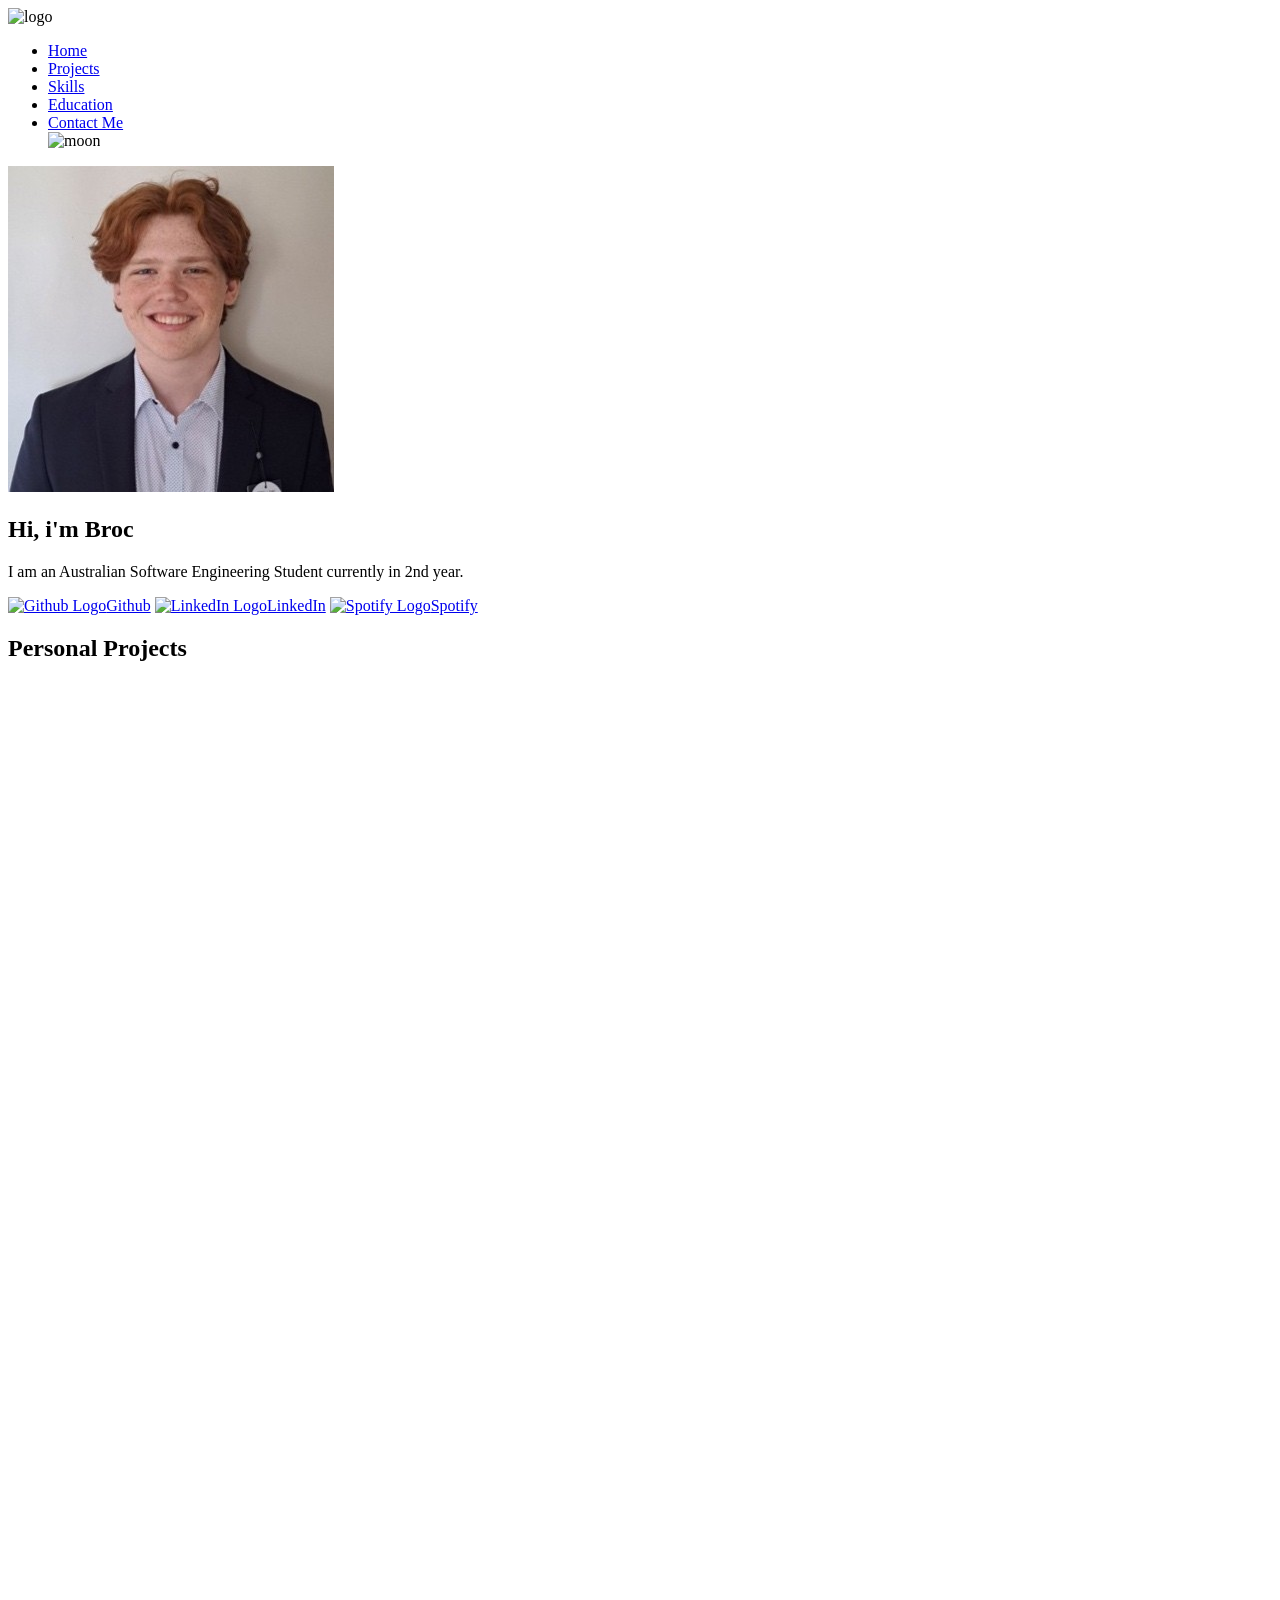
==== index.html @ 17c3b736 "change profile picture" ====
<!DOCTYPE html>
<html lang="en">

<head>
    <link rel="stylesheet" href="style.css">

    <link href="https://unpkg.com/aos@2.3.1/dist/aos.css" rel="stylesheet">

    <script src="https://code.iconify.design/1/1.0.7/iconify.min.js"></script>

    <script src="https://kit.fontawesome.com/5496582c4f.js" crossorigin="anonymous"></script>

    <script src="https://unpkg.com/aos@next/dist/aos.js"></script>   

    <script defer src="app.js"></script>

    <title>Broc's personal portfolio</title>

</head>

<body>
    <div class="hero">
        <nav>
            <img src="images/logo1.png" alt="logo" class="logo">
            <ul>
                <li><a href="#Home"><i class="fa-solid fa-house"></i>Home</a></li>
                <li><a href="#Projects"><i class="fa-solid fa-code"></i>Projects</a></li>
                <li><a href="#Skills"><i class="fa-solid fa-gear"></i>Skills</a></li>
                <li><a href="#Education"><i class="fa-solid fa-school"></i>Education</a></li>
                <li><a href="#Contact"><i class="fa-solid fa-envelope"></i>Contact Me</a></li>
                <img src="images/moon.png" alt="moon" id="icon">
            </ul>
        </nav>
        <main>
            <section id="home">
                <div class="info">
                    <img src="images/profile2.png" id="pfp" alt="pfp">
                    <h1>Hi, i'm <span>Broc</span></h1>
                    <p>I am an Australian Software Engineering Student currently in 2nd year.</p>
                </div>
                <div class="socials">
                    <a href="https://github.com/itsBroc">
                        <img src="images/github.png" alt="Github Logo" class="social-logo">Github</a>
                    <a href="https://www.linkedin.com/in/broc-geronimi-317a722a7/">
                        <img src="images/linkedin.png" alt="LinkedIn Logo" class="social-logo">LinkedIn</a>
                    <a href="https://open.spotify.com/user/hotmountain?si=6dd947a43e7b4f42">
                        <img src="images/Spotify.webp" alt="Spotify Logo" class="social-logo">Spotify</a>
                    </div>
            </section>

            <section id="Projects" class="Projects">
                <h2>Personal <span>Projects</span></h2>
                <div class="project-row" data-aos="fade-up">
                    <div class="project-left"> 
                        <img src="images/websiteimg1.PNG" alt="website">
                    </div>
                    <div class="project-right"> 
                        <h3>Personal portfolio website</h3>
                            <ul class="tech-stack-list">
                                <p><b>Made with: </b></p>
                                <li><span class="iconify" data-icon="vscode-icons:file-type-html" data-inline="false"></span></li>
                                <li><span class="iconify" data-icon="vscode-icons:file-type-css" data-inline="false"></span></li>
                                <li><span class="iconify" data-icon="logos:javascript" data-inline="false"></span></li>
                            </ul>
                            <p>The portfolio website that highlights my skills, projects and 
                                <br>experience as a Software Engineering student. Created 
                                <br>using HTML and CSS to structure and style the website, 
                                <br>alongside JavaScript for functionality</p>
                        <div class = "project-links">
                            <a href="https://github.com/itsBroc/itsBroc.github.io"><i class="fa-brands fa-github"></i>Code</a>
                        </div>
                    </div>
                </div>

                <div class="project-row" data-aos="fade-up">
                    <div class="project-left"> 
                        <img src="images/travelagencyimg1.PNG" alt="website">
                    </div>
                    <div class="project-right"> 
                        <h3>Travel Agency Application</h3>
                            <ul class="tech-stack-list">
                                <p><b>Made with: </b></p>
                                <li><span class="iconify" data-icon="devicon:java" data-inline="false"></span></li>
                                <li><span class="iconify" data-icon="vscode-icons:file-type-css" data-inline="false"></span></li>
                            </ul>
                            <p>A desktop application that was developed to allow users to 
                                <br>to plan and book trips that involved numerous destinations 
                                <br>and flights to those destinations. This was programmed
                                <br>in Java for the backend and JavaFX for the UI, using
                                <br>the MVC structure to link the two. CSS was also used for
                                <br>styling.</p>
                        <div class = "project-links">
                            <a href="https://github.com/itsBroc/Travel-Agency-Application"><i class="fa-brands fa-github"></i>Code</a>
                        </div>
                    </div>
                </div>
            </section>

            <section id="Skills" class="skills">
                <div class="container" data-aos="fade-in">
                    <h2>Technical<span> Skills</span></h2>
                    <ul class="skills-list">
                        <li><span class="iconify" data-icon="devicon:java" data-inline="false" data-width="90px" data-height="90px"></span><span>Java</span></li>  
                        <li><span class="iconify" data-icon="logos:python" data-inline="false" data-width="90px" data-height="90px"></span><span>Python</span></li>
                        <li><span class="iconify" data-icon="vscode-icons:file-type-cpp2" data-inline="false" data-width="90px" data-height="90px"></span><span>C++</span></li>
                        <li><span class="iconify" data-icon="logos:javascript" data-inline="false" data-width="90px" data-height="90px"></span><span>JavaScript</span></li>
                        <li><span class="iconify" data-icon="vscode-icons:file-type-html" data-inline="false" data-width="90px" data-height="90px"></span><span>HTML</span></li>
                        <li><span class="iconify" data-icon="vscode-icons:file-type-css" data-inline="false" data-width="90px" data-height="90px"></span><span>CSS</span></li>
                        <li><span class="iconify" data-icon="logos:git-icon" data-inline="false" data-width="90px" data-height="90px"></span><span>Git</span></li>
                        <li><span class="iconify" data-icon="vscode-icons:file-type-sql" data-inline="false" data-width="90px" data-height="90px"></span><span>SQL</span></li>
                        <li><span class="iconify" data-icon="vscode-icons:file-type-c" data-inline="false" data-width="90px" data-height="90px"></span><span>C</span></li>
                        <li><span class="iconify" data-icon="vscode-icons:file-type-mysql" data-inline="false" data-width="90px" data-height="90px"></span><span>MySQL</span></li>           
                    </ul>
                </div>
            </section>

            <section id="Education" class="education">
                <div class ="container">
                    <h2 data-aos="fade-in">My <span>Education</span></h2>
                    <div class="education-card" data-aos="fade-in">
                        <div class="education-card-column">
                            <div class="education-left">
                                <img id="uts-light" src="images/uts1.png" alt="uts light">
                                <img id="uts-dark" src="images/uts2.png" alt="uts dark" style="display:none;">
                            </div>

                            <div class="education-right">
                                <h3>2023 - present</h3>
                                <h3>University of Technology Sydney
                                <br>Bachelor of Software Engineering (Hons.)</h3>
                                <ul>
                                    <li>GPA: 6.42/7</li>
                                </ul>
                            </div>
                        </div>
                    </div>
                </div>
            </section>

            <section id="Contact" class="contact">
                <div class ="container">
                    <h2 data-aos="fade-in">Contact <span>Me</span></h2>
                    <div class="card-container">
                        <div class="card" data-aos="fade-in">
                            <a href="mailto:bg17roxs@hotmail.com"><i class="fa-solid fa-envelope"></i></a>
                            <h3>Email</h3>
                        </div>
                        <div class="card" data-aos="fade-in" data-aos-delay="100">
                            <a href="https://github.com/itsBroc"><i class="fa-brands fa-github"></i></a>
                            <h3>Github</h3>
                        </div>
                        <div class="card" data-aos="fade-in" data-aos-delay="200">
                            <a href="https://www.linkedin.com/in/broc-geronimi-317a722a7/"><i class="fa-brands fa-linkedin"></i></a>
                            <h3>LinkedIn</h3>
                        </div>
                    </div>
                </div>
            </section>
        </main>
    </div>
    </body>
</html>
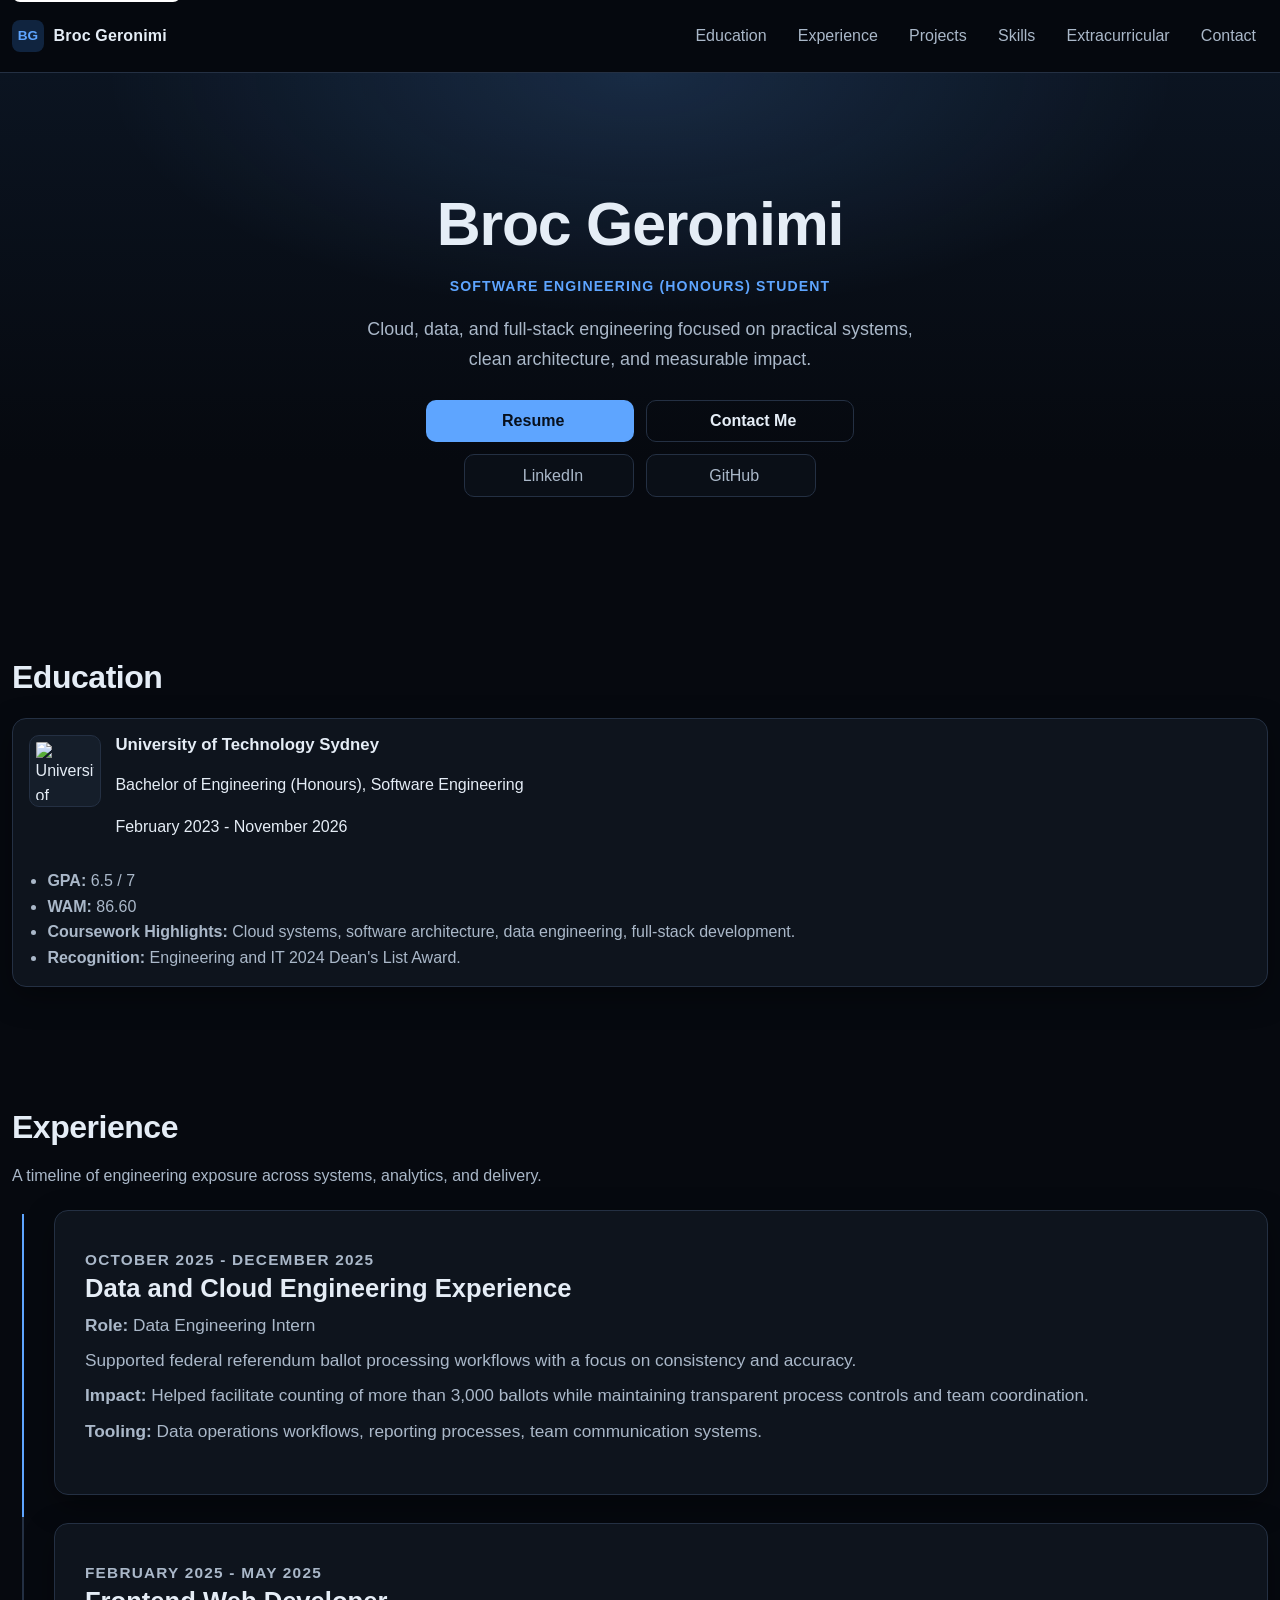
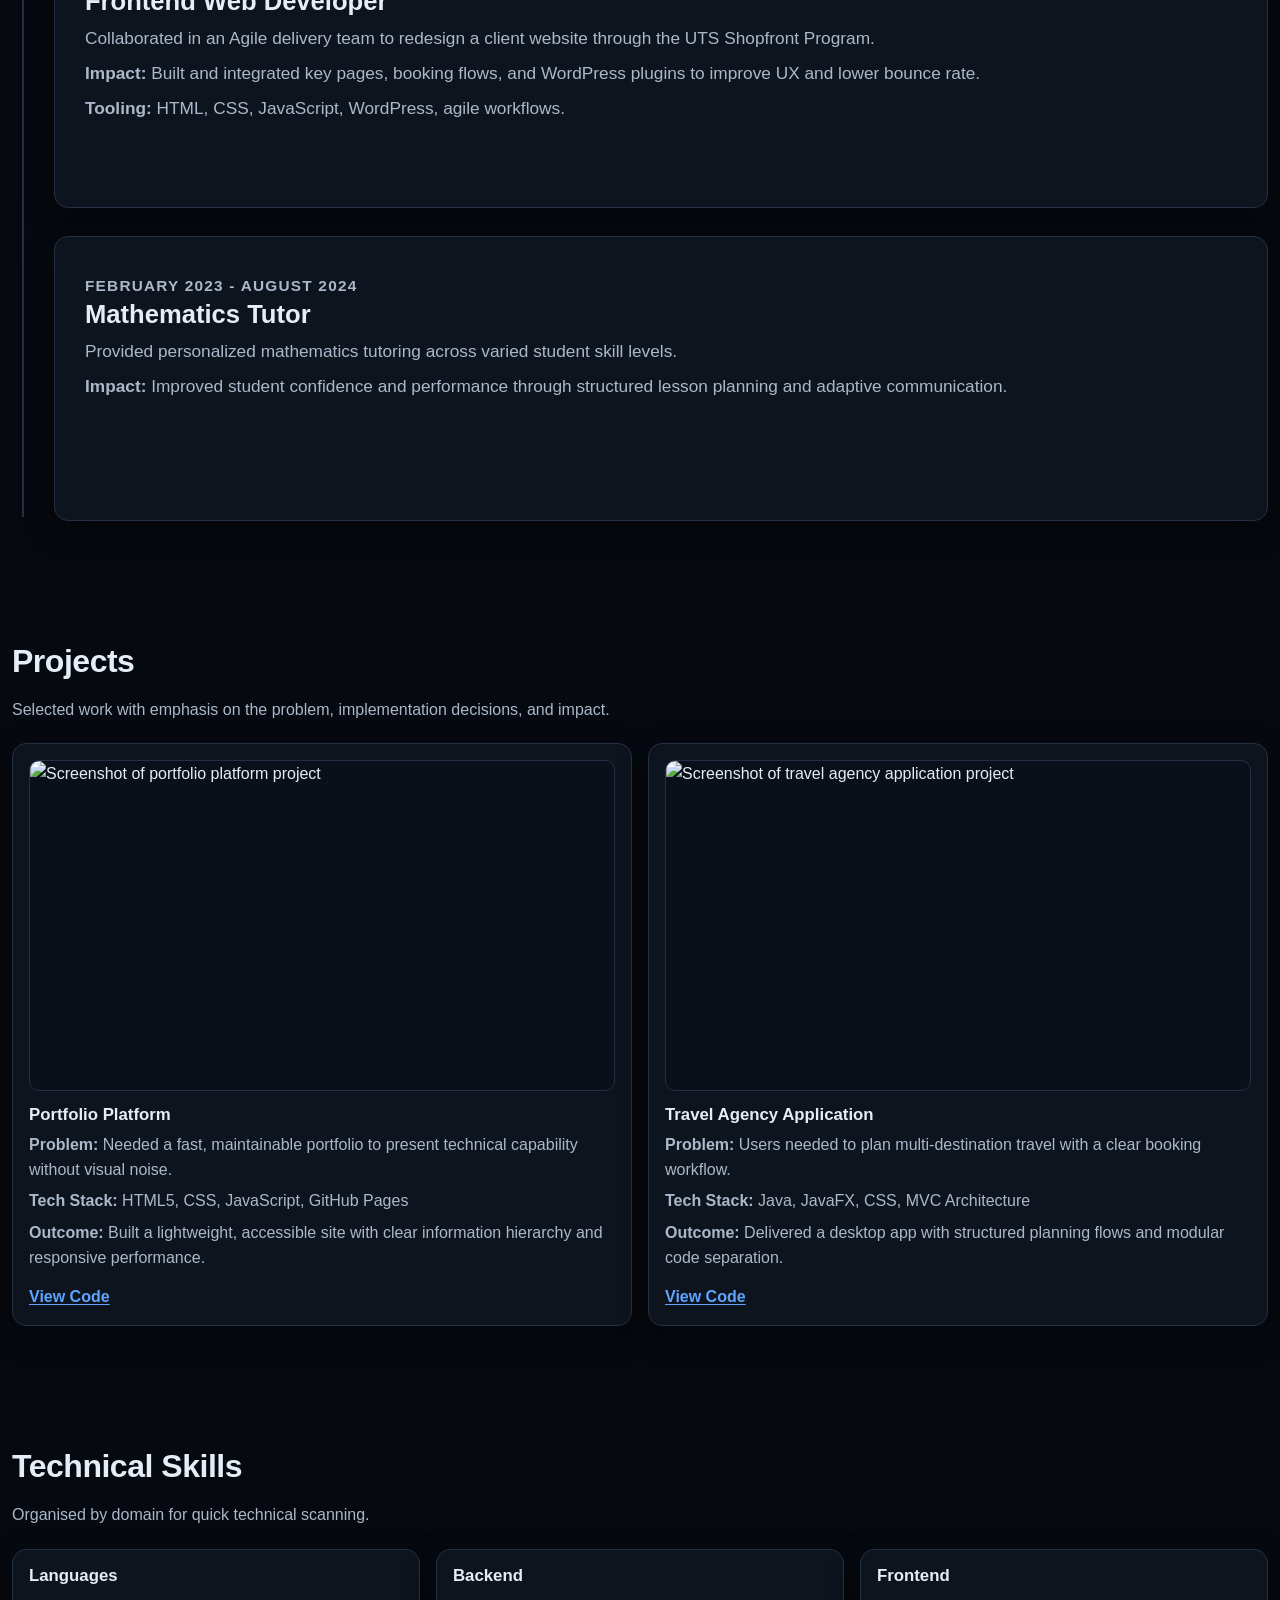
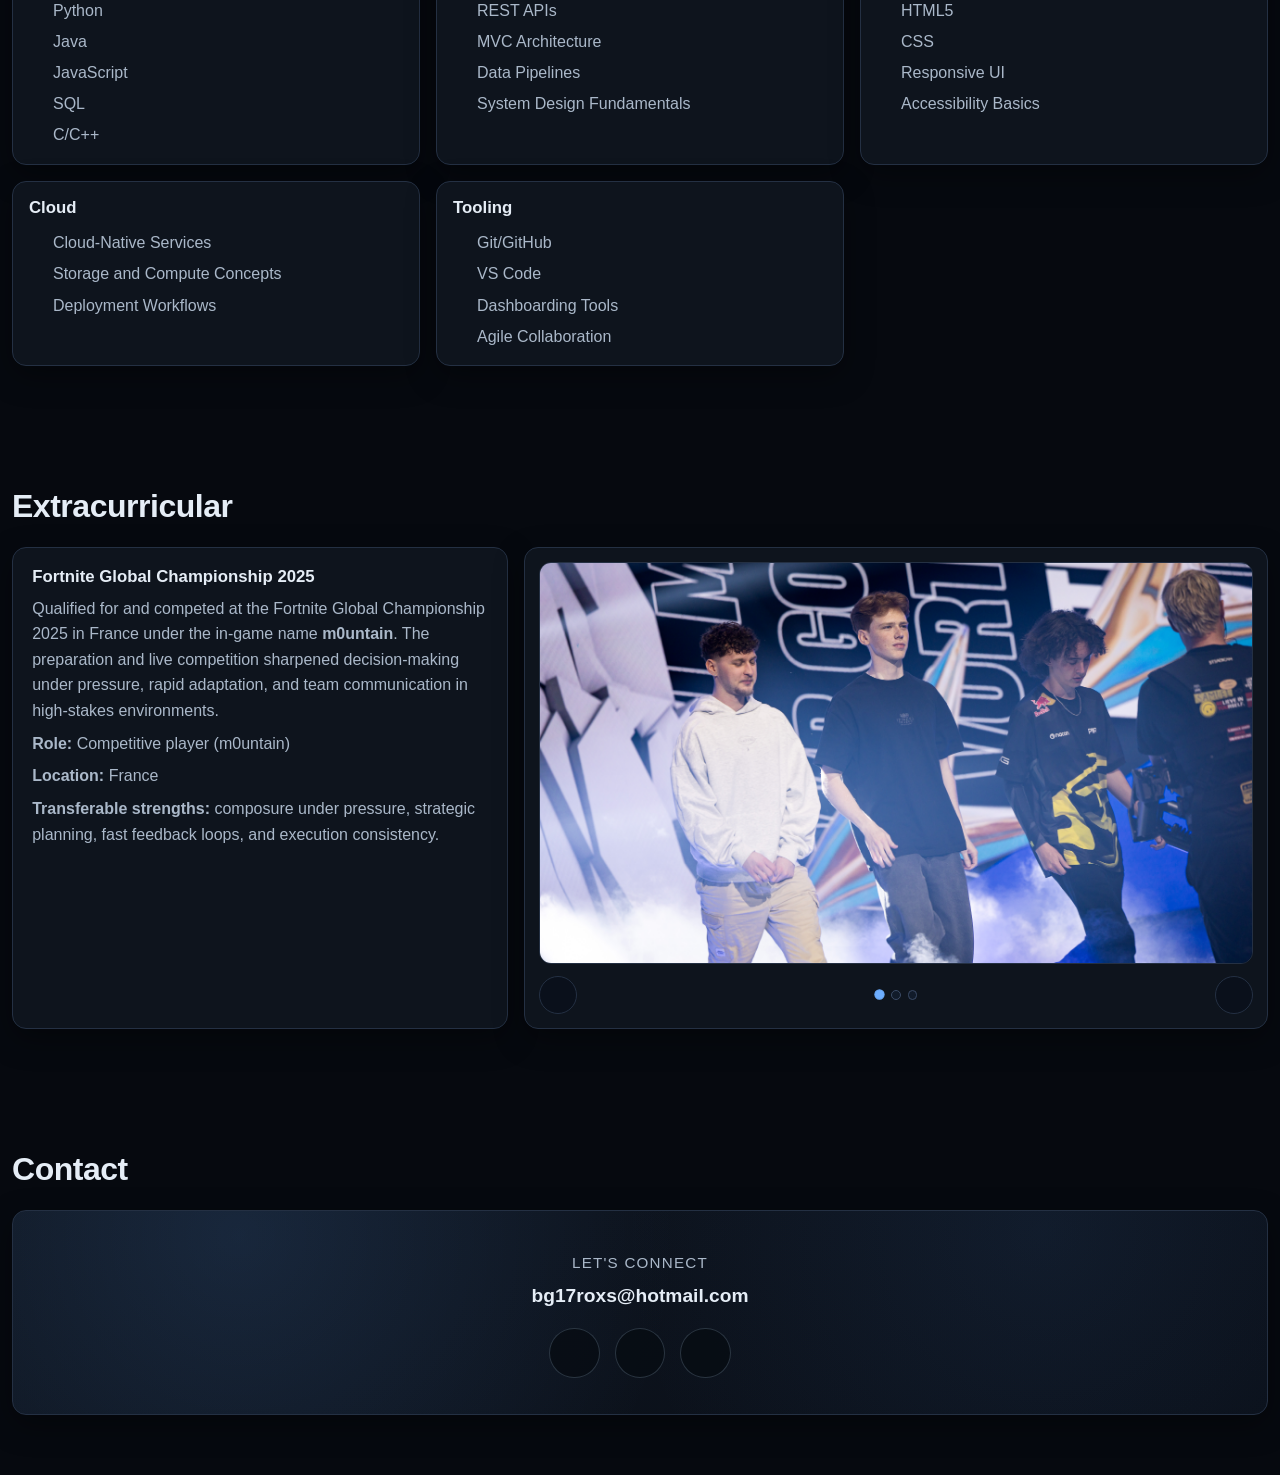
==== commit 35602a2c: "UI improvements" ====
--- a/index.html
+++ b/index.html
@@ -1,162 +1,270 @@
-<!DOCTYPE html>
+﻿<!DOCTYPE html>
 <html lang="en">
-
 <head>
+    <meta charset="UTF-8">
+    <meta name="viewport" content="width=device-width, initial-scale=1.0">
+    <meta name="description" content="Portfolio of Broc Geronimi, a Software Engineering (Honours) student focused on cloud, data, and full-stack systems.">
+    <title>Broc Geronimi | Software Engineering Portfolio</title>
     <link rel="stylesheet" href="style.css">
-
-    <link href="https://unpkg.com/aos@2.3.1/dist/aos.css" rel="stylesheet">
-
     <script src="https://code.iconify.design/1/1.0.7/iconify.min.js"></script>
-
-    <script src="https://kit.fontawesome.com/5496582c4f.js" crossorigin="anonymous"></script>
-
-    <script src="https://unpkg.com/aos@next/dist/aos.js"></script>   
-
     <script defer src="app.js"></script>
-
-    <title>Broc's personal portfolio</title>
-
 </head>
-
 <body>
-    <div class="hero">
-        <nav>
-            <img src="images/logo1.png" alt="logo" class="logo">
-            <ul>
-                <li><a href="#Home"><i class="fa-solid fa-house"></i>Home</a></li>
-                <li><a href="#Projects"><i class="fa-solid fa-code"></i>Projects</a></li>
-                <li><a href="#Skills"><i class="fa-solid fa-gear"></i>Skills</a></li>
-                <li><a href="#Education"><i class="fa-solid fa-school"></i>Education</a></li>
-                <li><a href="#Contact"><i class="fa-solid fa-envelope"></i>Contact Me</a></li>
-                <img src="images/moon.png" alt="moon" id="icon">
-            </ul>
-        </nav>
-        <main>
-            <section id="home">
-                <div class="info">
-                    <img src="images/profile2.png" id="pfp" alt="pfp">
-                    <h1>Hi, i'm <span>Broc</span></h1>
-                    <p>I am an Australian Software Engineering Student currently in 2nd year.</p>
-                </div>
-                <div class="socials">
-                    <a href="https://github.com/itsBroc">
-                        <img src="images/github.png" alt="Github Logo" class="social-logo">Github</a>
-                    <a href="https://www.linkedin.com/in/broc-geronimi-317a722a7/">
-                        <img src="images/linkedin.png" alt="LinkedIn Logo" class="social-logo">LinkedIn</a>
-                    <a href="https://open.spotify.com/user/hotmountain?si=6dd947a43e7b4f42">
-                        <img src="images/Spotify.webp" alt="Spotify Logo" class="social-logo">Spotify</a>
-                    </div>
-            </section>
-
-            <section id="Projects" class="Projects">
-                <h2>Personal <span>Projects</span></h2>
-                <div class="project-row" data-aos="fade-up">
-                    <div class="project-left"> 
-                        <img src="images/websiteimg1.PNG" alt="website">
-                    </div>
-                    <div class="project-right"> 
-                        <h3>Personal portfolio website</h3>
-                            <ul class="tech-stack-list">
-                                <p><b>Made with: </b></p>
-                                <li><span class="iconify" data-icon="vscode-icons:file-type-html" data-inline="false"></span></li>
-                                <li><span class="iconify" data-icon="vscode-icons:file-type-css" data-inline="false"></span></li>
-                                <li><span class="iconify" data-icon="logos:javascript" data-inline="false"></span></li>
-                            </ul>
-                            <p>The portfolio website that highlights my skills, projects and 
-                                <br>experience as a Software Engineering student. Created 
-                                <br>using HTML and CSS to structure and style the website, 
-                                <br>alongside JavaScript for functionality</p>
-                        <div class = "project-links">
-                            <a href="https://github.com/itsBroc/itsBroc.github.io"><i class="fa-brands fa-github"></i>Code</a>
+    <a class="skip-link" href="#main-content">Skip to main content</a>
+
+    <header class="site-header" id="top">
+        <div class="container header-row">
+            <a class="brand" href="#top" aria-label="Back to top">
+                <span class="brand-mark" aria-hidden="true">BG</span>
+                <span class="brand-name">Broc Geronimi</span>
+            </a>
+            <button class="nav-toggle" type="button" aria-expanded="false" aria-controls="site-nav" aria-label="Toggle navigation">
+                Menu
+            </button>
+            <nav class="site-nav" id="site-nav" aria-label="Primary">
+                <a href="#education">Education</a>
+                <a href="#experience">Experience</a>
+                <a href="#projects">Projects</a>
+                <a href="#skills">Skills</a>
+                <a href="#extracurricular">Extracurricular</a>
+                <a href="#contact">Contact</a>
+            </nav>
+        </div>
+    </header>
+
+    <main id="main-content">
+        <!-- Hero is intentionally concise: one clear value proposition and two primary actions. -->
+        <section class="hero section">
+            <div class="container hero-grid reveal">
+                <h1>Broc Geronimi</h1>
+                <p class="eyebrow">Software Engineering (Honours) Student</p>
+                <p class="lead">Cloud, data, and full-stack engineering focused on practical systems, clean architecture, and measurable impact.</p>
+                <div class="hero-actions">
+                    <a class="button button-primary" href="resume.pdf" download>
+                        <span class="iconify" data-icon="mdi:download" aria-hidden="true"></span>
+                        Resume
+                    </a>
+                    <a class="button button-secondary" href="#contact">
+                        <span class="iconify" data-icon="mdi:email-outline" aria-hidden="true"></span>
+                        Contact Me
+                    </a>
+                </div>
+                <nav class="hero-links" aria-label="Primary profile links">
+                    <a href="https://www.linkedin.com/in/broc-geronimi-317a722a7/" target="_blank" rel="noopener noreferrer">
+                        <span class="iconify" data-icon="mdi:linkedin" aria-hidden="true"></span>
+                        LinkedIn
+                    </a>
+                    <a href="https://github.com/itsBroc" target="_blank" rel="noopener noreferrer">
+                        <span class="iconify" data-icon="mdi:github" aria-hidden="true"></span>
+                        GitHub
+                    </a>
+                </nav>
+            </div>
+        </section>
+
+        <section class="section" id="education">
+            <div class="container reveal">
+                <h2>Education</h2>
+                <article class="education-card hover-card">
+                    <div class="education-header">
+                        <img src="images/uts2.png" alt="University of Technology Sydney logo" class="education-logo">
+                        <div>
+                            <h3>University of Technology Sydney</h3>
+                            <p>Bachelor of Engineering (Honours), Software Engineering</p>
+                            <p>February 2023 - November 2026</p>
                         </div>
                     </div>
-                </div>
-
-                <div class="project-row" data-aos="fade-up">
-                    <div class="project-left"> 
-                        <img src="images/travelagencyimg1.PNG" alt="website">
-                    </div>
-                    <div class="project-right"> 
+                    <ul class="education-details">
+                        <li><strong>GPA:</strong> 6.5 / 7</li>
+                        <li><strong>WAM:</strong> 86.60</li>
+                        <li><strong>Coursework Highlights:</strong> Cloud systems, software architecture, data engineering, full-stack development.</li>
+                        <li><strong>Recognition:</strong> Engineering and IT 2024 Dean's List Award.</li>
+                    </ul>
+                </article>
+            </div>
+        </section>
+
+        <section class="section" id="experience">
+            <div class="container reveal">
+                <h2>Experience</h2>
+                <p class="section-intro">A timeline of engineering exposure across systems, analytics, and delivery.</p>
+                <ol class="timeline">
+                    <li class="timeline-entry">
+                        <article class="timeline-item hover-card">
+                            <p class="timeline-period">October 2025 - December 2025</p>
+                            <h3>Data and Cloud Engineering Experience</h3>
+                            <p><strong>Role:</strong> Data Engineering Intern</p>
+                            <p>Supported federal referendum ballot processing workflows with a focus on consistency and accuracy.</p>
+                            <p><strong>Impact:</strong> Helped facilitate counting of more than 3,000 ballots while maintaining transparent process controls and team coordination.</p>
+                            <p><strong>Tooling:</strong> Data operations workflows, reporting processes, team communication systems.</p>
+                        </article>
+                    </li>
+                    <li class="timeline-entry">
+                        <article class="timeline-item hover-card">
+                            <p class="timeline-period">February 2025 - May 2025</p>
+                            <h3>Frontend Web Developer</h3>
+                            <p>Collaborated in an Agile delivery team to redesign a client website through the UTS Shopfront Program.</p>
+                            <p><strong>Impact:</strong> Built and integrated key pages, booking flows, and WordPress plugins to improve UX and lower bounce rate.</p>
+                            <p><strong>Tooling:</strong> HTML, CSS, JavaScript, WordPress, agile workflows.</p>
+                        </article>
+                    </li>
+                    <li class="timeline-entry">
+                        <article class="timeline-item hover-card">
+                            <p class="timeline-period">February 2023 - August 2024</p>
+                            <h3>Mathematics Tutor</h3>
+                            <p>Provided personalized mathematics tutoring across varied student skill levels.</p>
+                            <p><strong>Impact:</strong> Improved student confidence and performance through structured lesson planning and adaptive communication.</p>
+                        </article>
+                    </li>
+                </ol>
+            </div>
+        </section>
+
+        <!-- Project cards prioritize problem, stack, and outcome over visual media. -->
+        <section class="section" id="projects">
+            <div class="container reveal">
+                <h2>Projects</h2>
+                <p class="section-intro">Selected work with emphasis on the problem, implementation decisions, and impact.</p>
+                <div class="project-grid">
+                    <article class="project-card hover-card">
+                        <figure class="project-media">
+                            <img src="images/websiteimg1.PNG" alt="Screenshot of portfolio platform project">
+                        </figure>
+                        <h3>Portfolio Platform</h3>
+                        <p><strong>Problem:</strong> Needed a fast, maintainable portfolio to present technical capability without visual noise.</p>
+                        <p><strong>Tech Stack:</strong> HTML5, CSS, JavaScript, GitHub Pages</p>
+                        <p><strong>Outcome:</strong> Built a lightweight, accessible site with clear information hierarchy and responsive performance.</p>
+                        <a href="https://github.com/itsBroc/itsBroc.github.io" target="_blank" rel="noopener noreferrer">View Code</a>
+                    </article>
+                    <article class="project-card hover-card">
+                        <figure class="project-media">
+                            <img src="images/travelagencyimg1.PNG" alt="Screenshot of travel agency application project">
+                        </figure>
                         <h3>Travel Agency Application</h3>
-                            <ul class="tech-stack-list">
-                                <p><b>Made with: </b></p>
-                                <li><span class="iconify" data-icon="devicon:java" data-inline="false"></span></li>
-                                <li><span class="iconify" data-icon="vscode-icons:file-type-css" data-inline="false"></span></li>
-                            </ul>
-                            <p>A desktop application that was developed to allow users to 
-                                <br>to plan and book trips that involved numerous destinations 
-                                <br>and flights to those destinations. This was programmed
-                                <br>in Java for the backend and JavaFX for the UI, using
-                                <br>the MVC structure to link the two. CSS was also used for
-                                <br>styling.</p>
-                        <div class = "project-links">
-                            <a href="https://github.com/itsBroc/Travel-Agency-Application"><i class="fa-brands fa-github"></i>Code</a>
+                        <p><strong>Problem:</strong> Users needed to plan multi-destination travel with a clear booking workflow.</p>
+                        <p><strong>Tech Stack:</strong> Java, JavaFX, CSS, MVC Architecture</p>
+                        <p><strong>Outcome:</strong> Delivered a desktop app with structured planning flows and modular code separation.</p>
+                        <a href="https://github.com/itsBroc/Travel-Agency-Application" target="_blank" rel="noopener noreferrer">View Code</a>
+                    </article>
+                </div>
+            </div>
+        </section>
+
+        <!-- Skills are grouped by domain to keep recruiter scanning fast and meaningful. -->
+        <section class="section" id="skills">
+            <div class="container reveal">
+                <h2>Technical Skills</h2>
+                <p class="section-intro">Organised by domain for quick technical scanning.</p>
+                <div class="skills-groups">
+                    <article class="skill-group hover-card">
+                        <h3>Languages</h3>
+                        <ul>
+                            <li><span class="iconify" data-icon="logos:python" aria-hidden="true"></span>Python</li>
+                            <li><span class="iconify" data-icon="devicon:java" aria-hidden="true"></span>Java</li>
+                            <li><span class="iconify" data-icon="logos:javascript" aria-hidden="true"></span>JavaScript</li>
+                            <li><span class="iconify" data-icon="vscode-icons:file-type-sql" aria-hidden="true"></span>SQL</li>
+                            <li><span class="iconify" data-icon="vscode-icons:file-type-cpp2" aria-hidden="true"></span>C/C++</li>
+                        </ul>
+                    </article>
+                    <article class="skill-group hover-card">
+                        <h3>Backend</h3>
+                        <ul>
+                            <li><span class="iconify" data-icon="mdi:api" aria-hidden="true"></span>REST APIs</li>
+                            <li><span class="iconify" data-icon="mdi:source-branch" aria-hidden="true"></span>MVC Architecture</li>
+                            <li><span class="iconify" data-icon="mdi:pipe" aria-hidden="true"></span>Data Pipelines</li>
+                            <li><span class="iconify" data-icon="mdi:diagram-tree" aria-hidden="true"></span>System Design Fundamentals</li>
+                        </ul>
+                    </article>
+                    <article class="skill-group hover-card">
+                        <h3>Frontend</h3>
+                        <ul>
+                            <li><span class="iconify" data-icon="vscode-icons:file-type-html" aria-hidden="true"></span>HTML5</li>
+                            <li><span class="iconify" data-icon="vscode-icons:file-type-css" aria-hidden="true"></span>CSS</li>
+                            <li><span class="iconify" data-icon="mdi:cellphone-screenshot" aria-hidden="true"></span>Responsive UI</li>
+                            <li><span class="iconify" data-icon="mdi:accessibility" aria-hidden="true"></span>Accessibility Basics</li>
+                        </ul>
+                    </article>
+                    <article class="skill-group hover-card">
+                        <h3>Cloud</h3>
+                        <ul>
+                            <li><span class="iconify" data-icon="mdi:cloud-outline" aria-hidden="true"></span>Cloud-Native Services</li>
+                            <li><span class="iconify" data-icon="mdi:database-outline" aria-hidden="true"></span>Storage and Compute Concepts</li>
+                            <li><span class="iconify" data-icon="mdi:rocket-launch-outline" aria-hidden="true"></span>Deployment Workflows</li>
+                        </ul>
+                    </article>
+                    <article class="skill-group hover-card">
+                        <h3>Tooling</h3>
+                        <ul>
+                            <li><span class="iconify" data-icon="logos:git-icon" aria-hidden="true"></span>Git/GitHub</li>
+                            <li><span class="iconify" data-icon="devicon:vscode" aria-hidden="true"></span>VS Code</li>
+                            <li><span class="iconify" data-icon="mdi:chart-line" aria-hidden="true"></span>Dashboarding Tools</li>
+                            <li><span class="iconify" data-icon="mdi:account-group-outline" aria-hidden="true"></span>Agile Collaboration</li>
+                        </ul>
+                    </article>
+                </div>
+            </div>
+        </section>
+
+        <section class="section" id="extracurricular">
+            <div class="container reveal">
+                <h2>Extracurricular</h2>
+                <div class="fgc-grid">
+                    <article class="fgc-summary hover-card">
+                        <h3>Fortnite Global Championship 2025</h3>
+                        <p>Qualified for and competed at the Fortnite Global Championship 2025 in France under the in-game name <strong>m0untain</strong>. The preparation and live competition sharpened decision-making under pressure, rapid adaptation, and team communication in high-stakes environments.</p>
+                        <p><strong>Role:</strong> Competitive player (m0untain)</p>
+                        <p><strong>Location:</strong> France</p>
+                        <p><strong>Transferable strengths:</strong> composure under pressure, strategic planning, fast feedback loops, and execution consistency.</p>
+                    </article>
+
+                    <section class="fgc-carousel hover-card" data-carousel aria-label="FNCS 2025 photo carousel">
+                        <div class="fgc-track" data-carousel-track>
+                            <!-- Add your provided FNCS images at these paths if not present yet. -->
+                            <figure class="fgc-slide is-active">
+                                <img src="images/20250907_FNCSGC2025_Day_2_@konkolmichal-196 (3).jpg" alt="Walking onto the Fortnite Global Championship stage in France">
+                            </figure>
+                            <figure class="fgc-slide">
+                                <img src="images/20250907_FNCSGC2025_Day_2_@konkolmichal-290.jpg" alt="Fortnite Global Championship arena crowd and stage lighting">
+                            </figure>
+                            <figure class="fgc-slide">
+                                <img src="images/20250907_FNCSGC2025_Day_2_@konkolmichal-360.jpg" alt="Fortnite Global Championship trophy on stage">
+                            </figure>
                         </div>
-                    </div>
-                </div>
-            </section>
-
-            <section id="Skills" class="skills">
-                <div class="container" data-aos="fade-in">
-                    <h2>Technical<span> Skills</span></h2>
-                    <ul class="skills-list">
-                        <li><span class="iconify" data-icon="devicon:java" data-inline="false" data-width="90px" data-height="90px"></span><span>Java</span></li>  
-                        <li><span class="iconify" data-icon="logos:python" data-inline="false" data-width="90px" data-height="90px"></span><span>Python</span></li>
-                        <li><span class="iconify" data-icon="vscode-icons:file-type-cpp2" data-inline="false" data-width="90px" data-height="90px"></span><span>C++</span></li>
-                        <li><span class="iconify" data-icon="logos:javascript" data-inline="false" data-width="90px" data-height="90px"></span><span>JavaScript</span></li>
-                        <li><span class="iconify" data-icon="vscode-icons:file-type-html" data-inline="false" data-width="90px" data-height="90px"></span><span>HTML</span></li>
-                        <li><span class="iconify" data-icon="vscode-icons:file-type-css" data-inline="false" data-width="90px" data-height="90px"></span><span>CSS</span></li>
-                        <li><span class="iconify" data-icon="logos:git-icon" data-inline="false" data-width="90px" data-height="90px"></span><span>Git</span></li>
-                        <li><span class="iconify" data-icon="vscode-icons:file-type-sql" data-inline="false" data-width="90px" data-height="90px"></span><span>SQL</span></li>
-                        <li><span class="iconify" data-icon="vscode-icons:file-type-c" data-inline="false" data-width="90px" data-height="90px"></span><span>C</span></li>
-                        <li><span class="iconify" data-icon="vscode-icons:file-type-mysql" data-inline="false" data-width="90px" data-height="90px"></span><span>MySQL</span></li>           
-                    </ul>
-                </div>
-            </section>
-
-            <section id="Education" class="education">
-                <div class ="container">
-                    <h2 data-aos="fade-in">My <span>Education</span></h2>
-                    <div class="education-card" data-aos="fade-in">
-                        <div class="education-card-column">
-                            <div class="education-left">
-                                <img id="uts-light" src="images/uts1.png" alt="uts light">
-                                <img id="uts-dark" src="images/uts2.png" alt="uts dark" style="display:none;">
+
+                        <div class="fgc-controls">
+                            <button type="button" class="fgc-button" data-carousel-prev aria-label="Previous image">
+                                <span class="iconify" data-icon="mdi:chevron-left" aria-hidden="true"></span>
+                            </button>
+                            <div class="fgc-dots" data-carousel-dots aria-label="Choose slide">
+                                <button type="button" class="fgc-dot is-active" data-slide-to="0" aria-label="Show image 1"></button>
+                                <button type="button" class="fgc-dot" data-slide-to="1" aria-label="Show image 2"></button>
+                                <button type="button" class="fgc-dot" data-slide-to="2" aria-label="Show image 3"></button>
                             </div>
-
-                            <div class="education-right">
-                                <h3>2023 - present</h3>
-                                <h3>University of Technology Sydney
-                                <br>Bachelor of Software Engineering (Hons.)</h3>
-                                <ul>
-                                    <li>GPA: 6.42/7</li>
-                                </ul>
-                            </div>
+                            <button type="button" class="fgc-button" data-carousel-next aria-label="Next image">
+                                <span class="iconify" data-icon="mdi:chevron-right" aria-hidden="true"></span>
+                            </button>
                         </div>
-                    </div>
-                </div>
-            </section>
-
-            <section id="Contact" class="contact">
-                <div class ="container">
-                    <h2 data-aos="fade-in">Contact <span>Me</span></h2>
-                    <div class="card-container">
-                        <div class="card" data-aos="fade-in">
-                            <a href="mailto:bg17roxs@hotmail.com"><i class="fa-solid fa-envelope"></i></a>
-                            <h3>Email</h3>
-                        </div>
-                        <div class="card" data-aos="fade-in" data-aos-delay="100">
-                            <a href="https://github.com/itsBroc"><i class="fa-brands fa-github"></i></a>
-                            <h3>Github</h3>
-                        </div>
-                        <div class="card" data-aos="fade-in" data-aos-delay="200">
-                            <a href="https://www.linkedin.com/in/broc-geronimi-317a722a7/"><i class="fa-brands fa-linkedin"></i></a>
-                            <h3>LinkedIn</h3>
-                        </div>
-                    </div>
-                </div>
-            </section>
-        </main>
-    </div>
-    </body>
-</html>+                    </section>
+                </div>
+            </div>
+        </section>
+
+        <section class="section" id="contact">
+            <div class="container reveal">
+                <h2>Contact</h2>
+                <div class="contact-card contact-panel hover-card">
+                    <p class="contact-kicker">Let's connect</p>
+                    <p class="contact-email">
+                        <a href="mailto:bg17roxs@hotmail.com">bg17roxs@hotmail.com</a>
+                    </p>
+                    <nav class="contact-icons" aria-label="Contact links">
+                        <a href="mailto:bg17roxs@hotmail.com" aria-label="Email"><span class="iconify" data-icon="mdi:email-outline" aria-hidden="true"></span></a>
+                        <a href="https://github.com/itsBroc" target="_blank" rel="noopener noreferrer" aria-label="GitHub"><span class="iconify" data-icon="mdi:github" aria-hidden="true"></span></a>
+                        <a href="https://www.linkedin.com/in/broc-geronimi-317a722a7/" target="_blank" rel="noopener noreferrer" aria-label="LinkedIn"><span class="iconify" data-icon="mdi:linkedin" aria-hidden="true"></span></a>
+                    </nav>
+                </div>
+            </div>
+        </section>
+    </main>
+</body>
+</html>
--- a/style.css
+++ b/style.css
@@ -0,0 +1,750 @@
+﻿:root {
+  --bg: #06090f;
+  --surface: #0e141d;
+  --surface-muted: #151e2a;
+  --text: #e5edf6;
+  --text-muted: #aab8c9;
+  --border: #243043;
+  --accent: #5ea5ff;
+  --accent-soft: #10243f;
+  --shadow: 0 10px 30px rgba(0, 0, 0, 0.35);
+  --radius: 14px;
+  --container: 1280px;
+}
+
+* {
+  box-sizing: border-box;
+}
+
+html {
+  scroll-behavior: smooth;
+}
+
+body {
+  margin: 0;
+  font-family: "Inter", "Segoe UI", Roboto, Arial, sans-serif;
+  background: var(--bg);
+  color: var(--text);
+  line-height: 1.6;
+}
+
+a {
+  color: inherit;
+}
+
+.skip-link {
+  position: absolute;
+  top: -40px;
+  left: 12px;
+  z-index: 100;
+  padding: 0.5rem 0.75rem;
+  background: #ffffff;
+  color: #0a1320;
+  border-radius: 8px;
+}
+
+.skip-link:focus {
+  top: 12px;
+}
+
+.container {
+  width: min(var(--container), calc(100% - 1.5rem));
+  margin: 0 auto;
+}
+
+.site-header {
+  position: sticky;
+  top: 0;
+  z-index: 20;
+  backdrop-filter: blur(8px);
+  background: rgba(6, 9, 15, 0.85);
+  border-bottom: 1px solid var(--border);
+}
+
+.header-row {
+  display: flex;
+  align-items: center;
+  justify-content: space-between;
+  min-height: 72px;
+  gap: 1rem;
+}
+
+.brand {
+  display: inline-flex;
+  align-items: center;
+  gap: 0.6rem;
+  text-decoration: none;
+  font-weight: 600;
+}
+
+.brand-mark {
+  width: 2rem;
+  height: 2rem;
+  display: inline-grid;
+  place-items: center;
+  background: var(--accent-soft);
+  color: var(--accent);
+  border-radius: 8px;
+  font-size: 0.85rem;
+}
+
+.brand-name {
+  letter-spacing: 0.01em;
+}
+
+.nav-toggle {
+  border: 1px solid var(--border);
+  background: var(--surface);
+  color: var(--text);
+  border-radius: 10px;
+  padding: 0.45rem 0.7rem;
+  font: inherit;
+  cursor: pointer;
+}
+
+.site-nav {
+  position: absolute;
+  top: 72px;
+  right: 1.25rem;
+  display: none;
+  flex-direction: column;
+  gap: 0.45rem;
+  width: min(220px, calc(100% - 2.5rem));
+  padding: 0.5rem;
+  border: 1px solid var(--border);
+  border-radius: 12px;
+  background: var(--surface);
+  box-shadow: var(--shadow);
+}
+
+.site-nav.is-open {
+  display: flex;
+}
+
+.site-nav a {
+  text-decoration: none;
+  padding: 0.5rem 0.65rem;
+  border-radius: 8px;
+  color: var(--text-muted);
+}
+
+.site-nav a:hover,
+.site-nav a:focus-visible {
+  color: #ffffff;
+  background: var(--surface-muted);
+  outline: none;
+}
+
+.section {
+  padding: 3.75rem 0;
+}
+
+.hero {
+  padding: 6.25rem 0 6.25rem;
+  position: relative;
+  background:
+    radial-gradient(58% 64% at 50% 0%, rgba(94, 165, 255, 0.16), rgba(6, 9, 15, 0) 72%),
+    linear-gradient(180deg, #0b1421 0%, #06090f 74%);
+}
+
+.hero-grid {
+  max-width: 980px;
+  position: relative;
+  margin: 0 auto;
+  text-align: center;
+}
+
+.eyebrow {
+  margin: 0.8rem 0 0;
+  font-size: 0.88rem;
+  text-transform: uppercase;
+  letter-spacing: 0.08em;
+  color: var(--accent);
+  font-weight: 600;
+}
+
+h1,
+h2,
+h3 {
+  margin: 0;
+  line-height: 1.25;
+}
+
+h1 {
+  margin-top: 0.85rem;
+  font-size: clamp(2.3rem, 5.8vw, 3.8rem);
+  letter-spacing: -0.02em;
+}
+
+h2 {
+  font-size: clamp(1.45rem, 3vw, 2rem);
+  letter-spacing: -0.015em;
+}
+
+h3 {
+  font-size: 1.05rem;
+}
+
+.lead,
+.section-intro {
+  margin-top: 1rem;
+  color: var(--text-muted);
+  max-width: 68ch;
+}
+
+.hero .lead {
+  margin-left: auto;
+  margin-right: auto;
+  max-width: 58ch;
+  font-size: clamp(1.08rem, 1.4vw, 1.28rem);
+  line-height: 1.7;
+}
+
+.hero-actions {
+  margin-top: 1.55rem;
+  display: grid;
+  grid-template-columns: repeat(2, minmax(165px, 208px));
+  justify-content: center;
+  gap: 0.75rem;
+}
+
+.button {
+  display: inline-flex;
+  align-items: center;
+  justify-content: center;
+  gap: 0.4rem;
+  min-height: 42px;
+  padding: 0 1rem;
+  border-radius: 10px;
+  text-decoration: none;
+  border: 1px solid transparent;
+  font-weight: 600;
+}
+
+.button-primary {
+  background: var(--accent);
+  color: #07101d;
+}
+
+.button-primary:hover,
+.button-primary:focus-visible {
+  background: #8abfff;
+  outline: none;
+}
+
+.button-secondary {
+  border-color: var(--border);
+  background: transparent;
+  color: var(--text);
+}
+
+.button-secondary:hover,
+.button-secondary:focus-visible {
+  background: var(--surface-muted);
+  outline: none;
+}
+
+.hero-links {
+  margin-top: 0.75rem;
+  display: grid;
+  grid-template-columns: repeat(2, minmax(138px, 170px));
+  justify-content: center;
+  gap: 0.7rem;
+}
+
+.hero-links a {
+  display: inline-flex;
+  align-items: center;
+  justify-content: center;
+  gap: 0.45rem;
+  padding: 0.5rem 0.75rem;
+  border-radius: 10px;
+  border: 1px solid var(--border);
+  text-decoration: none;
+  color: var(--text-muted);
+  background: rgba(12, 18, 28, 0.7);
+  transition: color 0.25s ease, background-color 0.25s ease, border-color 0.25s ease;
+}
+
+.hero-links a:hover,
+.hero-links a:focus-visible {
+  color: var(--text);
+  background: var(--surface-muted);
+  border-color: #33445d;
+  outline: none;
+}
+
+.hero-links .iconify,
+.hero-actions .iconify {
+  font-size: 1rem;
+}
+
+.project-grid,
+.skills-groups {
+  margin-top: 1.3rem;
+  display: grid;
+  gap: 1rem;
+}
+
+.fgc-grid {
+  margin-top: 1.3rem;
+  display: grid;
+  gap: 1rem;
+}
+
+.fgc-summary,
+.fgc-carousel {
+  background: var(--surface);
+  border: 1px solid var(--border);
+  border-radius: var(--radius);
+  box-shadow: var(--shadow);
+}
+
+.fgc-summary {
+  padding: 1.2rem;
+}
+
+.fgc-summary p {
+  margin: 0.45rem 0 0;
+  color: var(--text-muted);
+}
+
+.fgc-carousel {
+  padding: 0.85rem;
+}
+
+.fgc-track {
+  position: relative;
+  border-radius: 12px;
+  border: 1px solid var(--border);
+  background: #0b1220;
+  aspect-ratio: 16 / 9;
+  overflow: hidden;
+}
+
+.fgc-slide {
+  position: absolute;
+  inset: 0;
+  margin: 0;
+  opacity: 0;
+  transform: scale(1.015);
+  transition: opacity 0.45s ease, transform 0.45s ease;
+  pointer-events: none;
+}
+
+.fgc-slide.is-active {
+  opacity: 1;
+  transform: scale(1);
+  pointer-events: auto;
+}
+
+.fgc-slide img {
+  width: 100%;
+  height: 100%;
+  object-fit: cover;
+  display: block;
+}
+
+.fgc-controls {
+  margin-top: 0.75rem;
+  display: flex;
+  align-items: center;
+  justify-content: space-between;
+  gap: 0.7rem;
+}
+
+.fgc-button {
+  width: 2.4rem;
+  height: 2.4rem;
+  border-radius: 999px;
+  border: 1px solid var(--border);
+  background: rgba(10, 16, 27, 0.78);
+  color: var(--text);
+  display: inline-flex;
+  align-items: center;
+  justify-content: center;
+  cursor: pointer;
+  transition: transform 0.25s ease, border-color 0.25s ease, background-color 0.25s ease;
+}
+
+.fgc-button:hover,
+.fgc-button:focus-visible {
+  transform: translateY(-1px);
+  border-color: rgba(94, 165, 255, 0.7);
+  background: rgba(94, 165, 255, 0.14);
+  outline: none;
+}
+
+.fgc-button .iconify {
+  font-size: 1.15rem;
+}
+
+.fgc-dots {
+  display: flex;
+  align-items: center;
+  justify-content: center;
+  gap: 0.45rem;
+  flex: 1;
+}
+
+.fgc-dot {
+  width: 0.58rem;
+  height: 0.58rem;
+  border-radius: 999px;
+  border: 1px solid #3b4b66;
+  background: #111b2a;
+  padding: 0;
+  cursor: pointer;
+  transition: transform 0.25s ease, border-color 0.25s ease, background-color 0.25s ease;
+}
+
+.fgc-dot:hover,
+.fgc-dot:focus-visible {
+  border-color: #6daeff;
+  outline: none;
+}
+
+.fgc-dot.is-active {
+  transform: scale(1.15);
+  border-color: #6daeff;
+  background: #6daeff;
+}
+
+.project-card,
+.skill-group,
+.timeline-item,
+.education-card,
+.contact-card {
+  background: var(--surface);
+  border: 1px solid var(--border);
+  border-radius: var(--radius);
+  box-shadow: var(--shadow);
+}
+
+.project-card,
+.skill-group,
+.timeline-item,
+.education-card {
+  padding: 1rem;
+}
+
+.project-card p,
+.timeline-item p,
+.skill-group li,
+.contact-card p {
+  margin: 0.35rem 0 0;
+  color: var(--text-muted);
+}
+
+.project-card a {
+  display: inline-block;
+  margin-top: 0.8rem;
+  color: var(--accent);
+  font-weight: 600;
+  text-underline-offset: 2px;
+}
+
+.project-card a:hover,
+.project-card a:focus-visible {
+  color: #93c5fd;
+}
+
+.project-media {
+  margin: 0 0 0.9rem;
+  border-radius: 10px;
+  overflow: hidden;
+  border: 1px solid var(--border);
+  background: #09101a;
+}
+
+.project-media img {
+  width: 100%;
+  display: block;
+  aspect-ratio: 16 / 9;
+  object-fit: cover;
+}
+
+.timeline {
+  margin: 1.3rem 0 0;
+  padding: 0 0 0 2.6rem;
+  list-style: none;
+  display: grid;
+  gap: 1.75rem;
+  position: relative;
+}
+
+.timeline::before {
+  content: "";
+  position: absolute;
+  left: 0.6rem;
+  top: 0.25rem;
+  bottom: 0.25rem;
+  width: 2px;
+  background: var(--border);
+}
+
+.timeline::after {
+  content: "";
+  position: absolute;
+  left: 0.6rem;
+  top: 0.25rem;
+  width: 2px;
+  height: var(--tracker-progress, 0%);
+  background: var(--accent);
+  transition: height 0.25s ease;
+}
+
+.timeline-entry {
+  position: relative;
+}
+
+.timeline-period {
+  font-size: 0.82rem;
+  text-transform: uppercase;
+  letter-spacing: 0.08em;
+  color: var(--accent);
+  font-weight: 600;
+}
+
+.skill-group ul {
+  margin: 0.7rem 0 0;
+  padding-left: 1rem;
+}
+
+.skill-group li {
+  display: flex;
+  align-items: center;
+  gap: 0.5rem;
+}
+
+.skill-group li .iconify {
+  flex-shrink: 0;
+  font-size: 1.1rem;
+}
+
+.education-card {
+  margin-top: 1.3rem;
+}
+
+.education-header {
+  display: flex;
+  align-items: flex-start;
+  gap: 0.9rem;
+}
+
+.education-logo {
+  width: 72px;
+  height: 72px;
+  object-fit: contain;
+  border-radius: 10px;
+  border: 1px solid var(--border);
+  padding: 0.35rem;
+  background: var(--surface-muted);
+}
+
+.education-details {
+  margin: 0.8rem 0 0;
+  padding-left: 1.15rem;
+  color: var(--text-muted);
+}
+
+.contact-card {
+  margin-top: 1.3rem;
+  padding: 1.2rem;
+}
+
+.contact-panel {
+  text-align: center;
+  padding: 2.2rem 1.4rem;
+  background:
+    radial-gradient(circle at 18% 12%, rgba(94, 165, 255, 0.13), transparent 42%),
+    radial-gradient(circle at 82% 10%, rgba(70, 126, 201, 0.1), transparent 40%),
+    linear-gradient(145deg, rgba(15, 22, 33, 0.96), rgba(10, 15, 24, 0.96));
+}
+
+.contact-kicker {
+  margin: 0;
+  font-size: 0.95rem;
+  color: var(--text-muted);
+  letter-spacing: 0.08em;
+  text-transform: uppercase;
+}
+
+.contact-email {
+  margin: 0.45rem 0 0;
+  font-size: clamp(1rem, 2.2vw, 1.2rem);
+  font-weight: 600;
+}
+
+.contact-email a {
+  color: var(--text);
+  text-decoration: none;
+}
+
+.contact-email a:hover,
+.contact-email a:focus-visible {
+  color: #ffffff;
+  text-decoration: underline;
+  text-underline-offset: 4px;
+}
+
+.contact-icons {
+  display: flex;
+  gap: 0.95rem;
+  margin-top: 1rem;
+  justify-content: center;
+}
+
+.contact-icons a {
+  display: inline-flex;
+  align-items: center;
+  justify-content: center;
+  width: 3.15rem;
+  height: 3.15rem;
+  border-radius: 999px;
+  color: var(--text);
+  text-decoration: none;
+  background: rgba(7, 12, 18, 0.78);
+  border: 1px solid rgba(130, 153, 180, 0.28);
+  transition: transform 0.3s ease, background-color 0.3s ease, border-color 0.3s ease;
+}
+
+.contact-icons a .iconify {
+  width: 1.45rem;
+  height: 1.45rem;
+}
+
+.contact-icons a:hover,
+.contact-icons a:focus-visible {
+  background: rgba(94, 165, 255, 0.16);
+  border-color: rgba(94, 165, 255, 0.62);
+  transform: translateY(-2px);
+  outline: none;
+}
+
+.hover-card {
+  transition: transform 0.3s ease, box-shadow 0.3s ease;
+}
+
+.timeline-item {
+  padding: 1.9rem 1.9rem 1.75rem;
+  min-height: 285px;
+}
+
+.timeline-item h3 {
+  font-size: clamp(1.35rem, 2vw, 1.6rem);
+}
+
+.timeline-item p {
+  font-size: 1.08rem;
+  line-height: 1.72;
+}
+
+.timeline-item .timeline-period {
+  font-size: 0.96rem;
+}
+
+@media (hover: hover) {
+  .hover-card:hover,
+  .hover-card:focus-within {
+    transform: scale(1.03);
+    box-shadow: 0 10px 28px rgba(0, 0, 0, 0.45);
+  }
+}
+
+@media (hover: none) {
+  .hover-card:active {
+    transform: scale(1.01);
+  }
+}
+
+.reveal {
+  opacity: 0;
+  transform: translateY(12px);
+  transition: opacity 0.45s ease, transform 0.45s ease;
+}
+
+.reveal.is-visible {
+  opacity: 1;
+  transform: translateY(0);
+}
+
+@media (prefers-reduced-motion: reduce) {
+  html {
+    scroll-behavior: auto;
+  }
+
+  .reveal {
+    opacity: 1;
+    transform: none;
+    transition: none;
+  }
+}
+
+@media (min-width: 760px) {
+  .nav-toggle {
+    display: none;
+  }
+
+  .site-nav {
+    position: static;
+    display: flex;
+    flex-direction: row;
+    width: auto;
+    padding: 0;
+    border: 0;
+    box-shadow: none;
+    background: transparent;
+  }
+
+  .site-nav a {
+    color: var(--text-muted);
+    padding: 0.45rem 0.75rem;
+  }
+
+  .project-grid {
+    grid-template-columns: repeat(2, minmax(0, 1fr));
+  }
+
+  .skills-groups {
+    grid-template-columns: repeat(2, minmax(0, 1fr));
+  }
+
+  .fgc-grid {
+    grid-template-columns: minmax(280px, 0.8fr) minmax(0, 1.2fr);
+    align-items: stretch;
+  }
+}
+
+@media (max-width: 520px) {
+  .education-header {
+    flex-direction: column;
+  }
+
+  .hero {
+    padding: 4.6rem 0 4.2rem;
+  }
+
+  .timeline {
+    padding-left: 1.75rem;
+  }
+
+  .timeline::before,
+  .timeline::after {
+    left: 0.25rem;
+  }
+
+  .hero-actions,
+  .hero-links {
+    grid-template-columns: 1fr;
+    width: min(280px, 100%);
+    margin-left: auto;
+    margin-right: auto;
+  }
+}
+
+@media (min-width: 1020px) {
+  .skills-groups {
+    grid-template-columns: repeat(3, minmax(0, 1fr));
+  }
+}
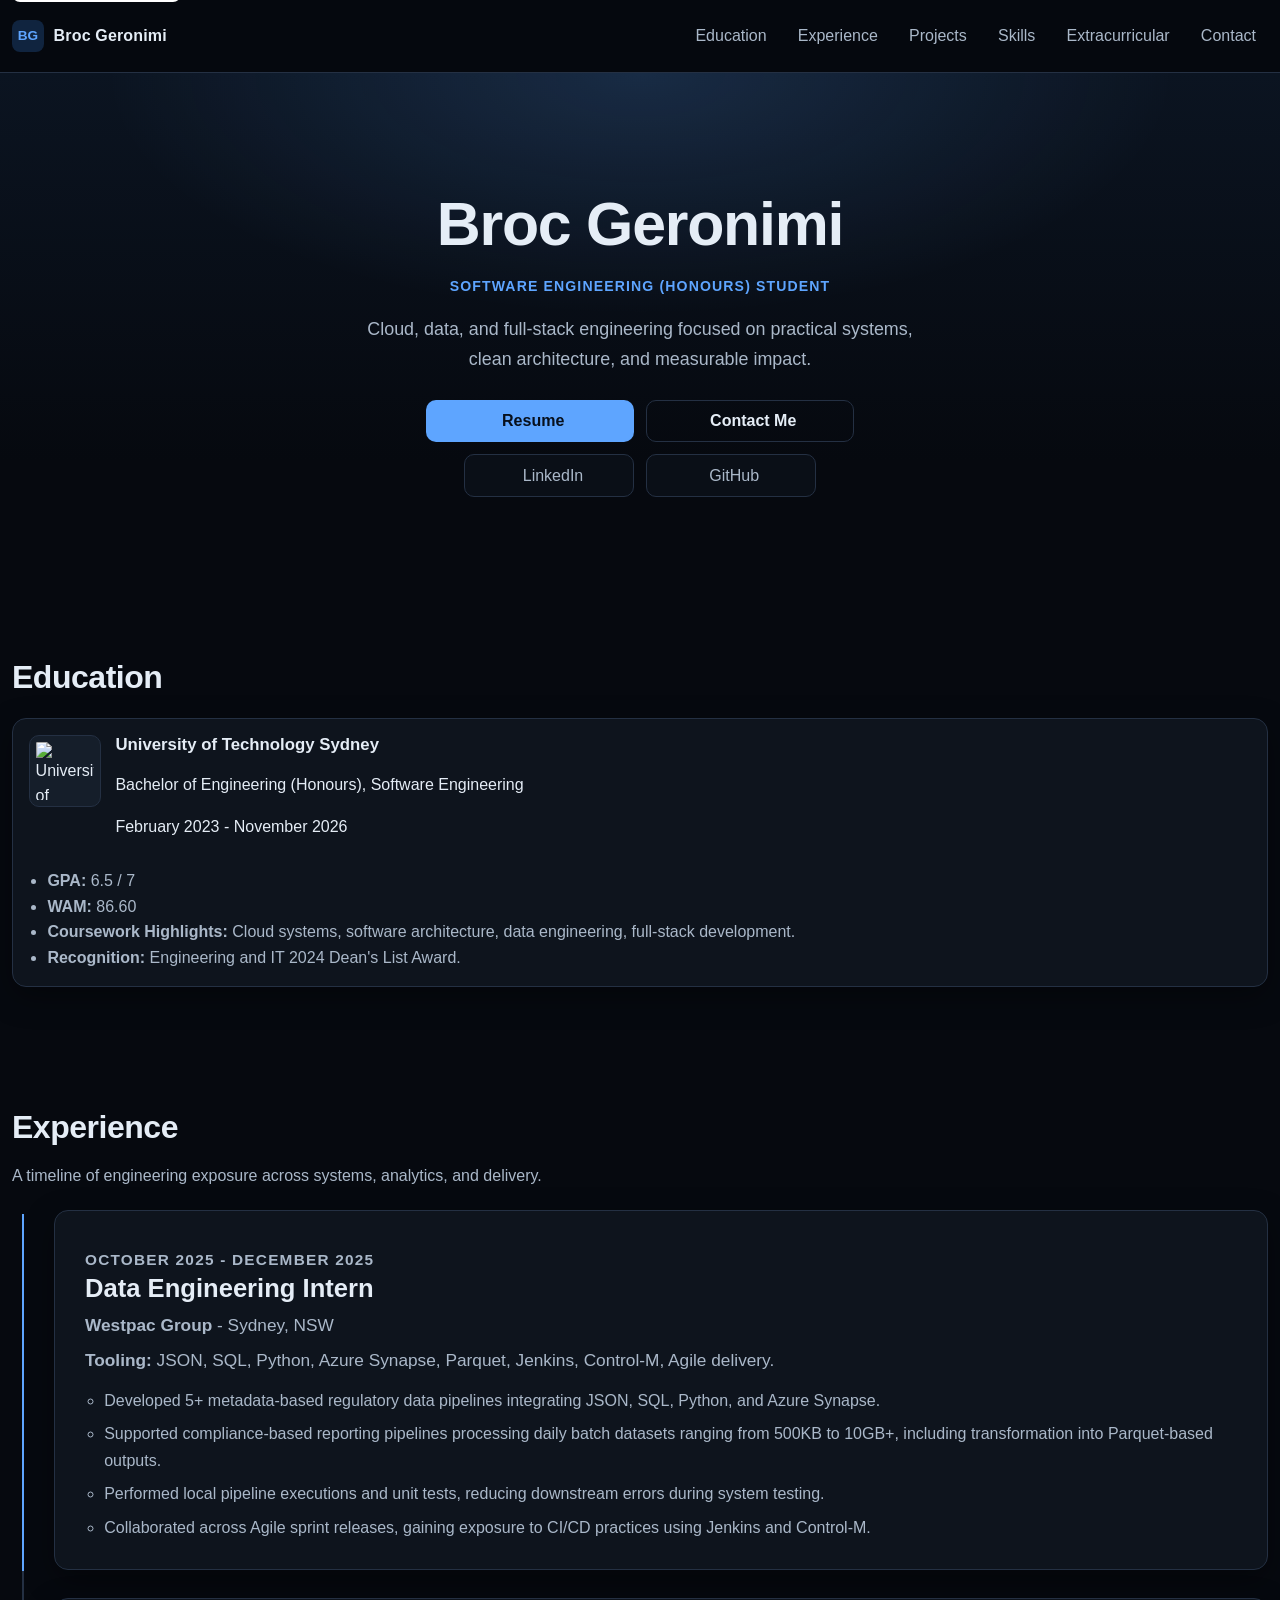
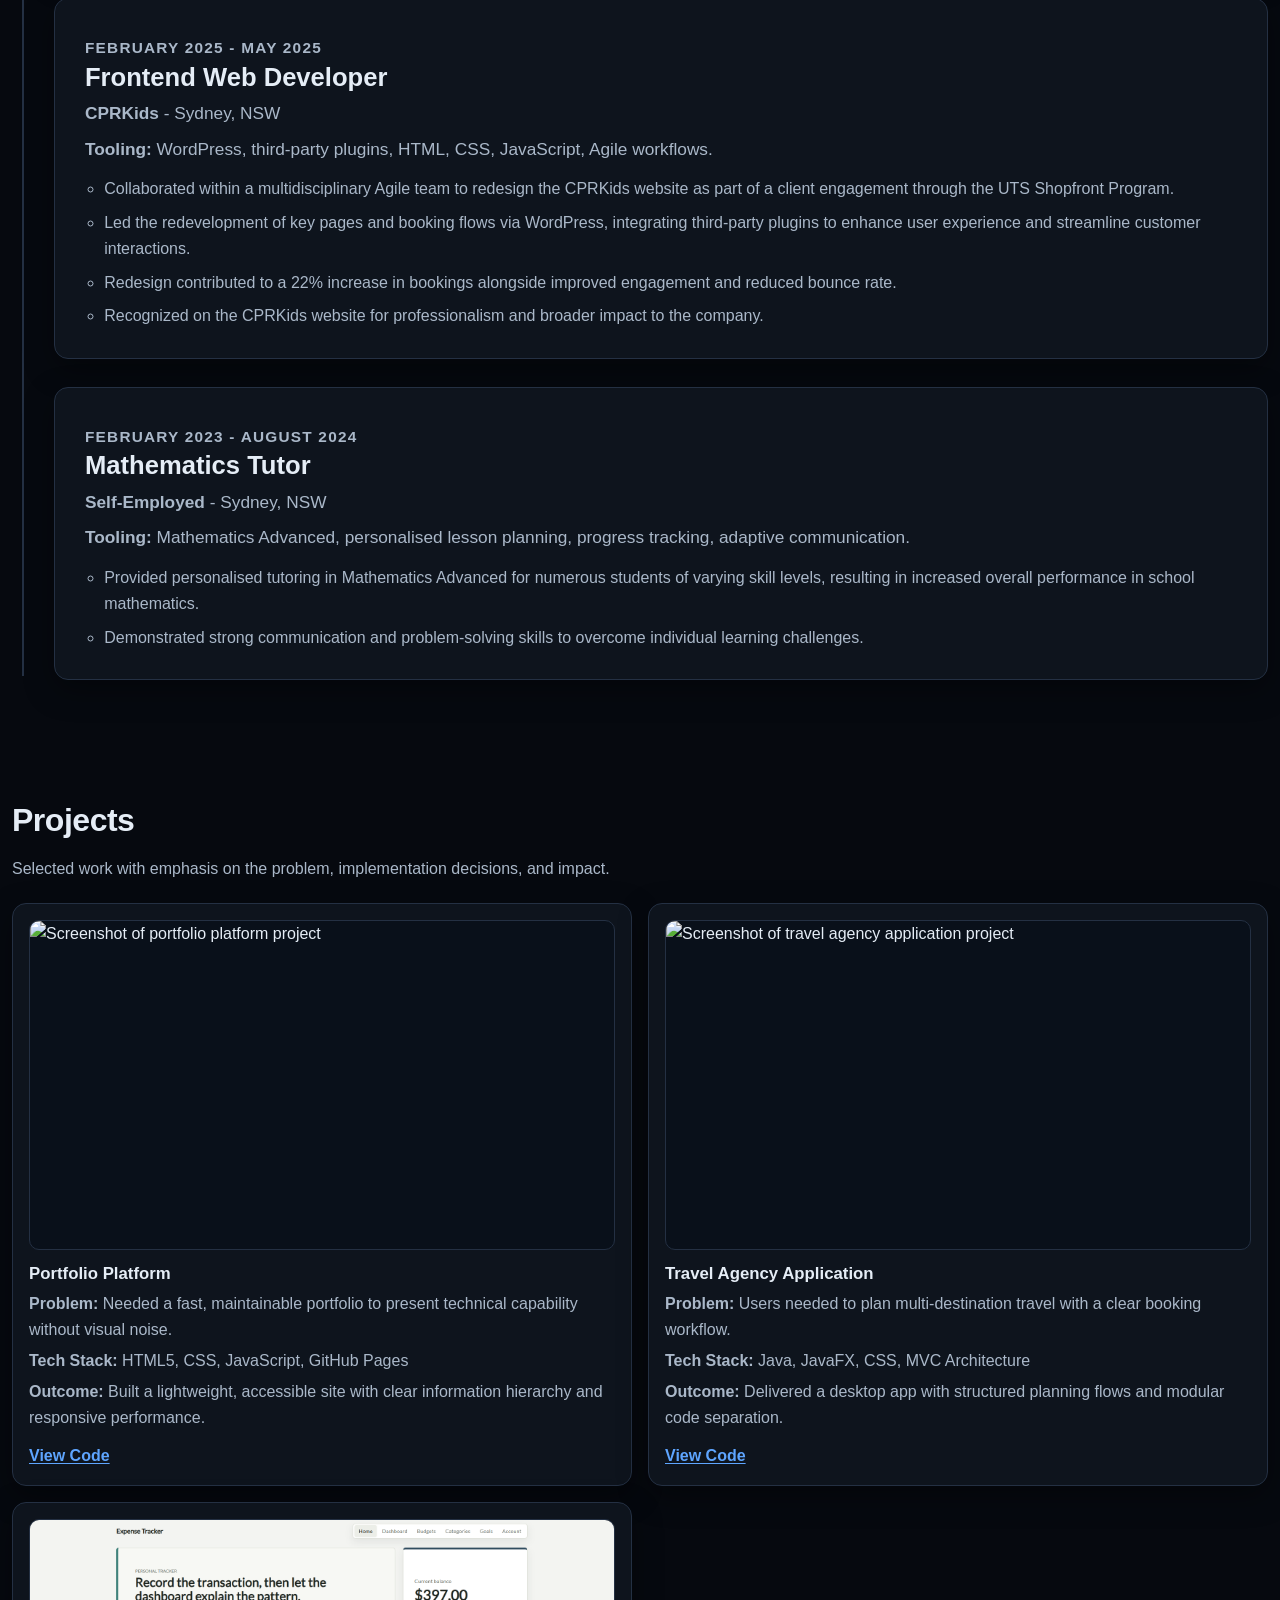
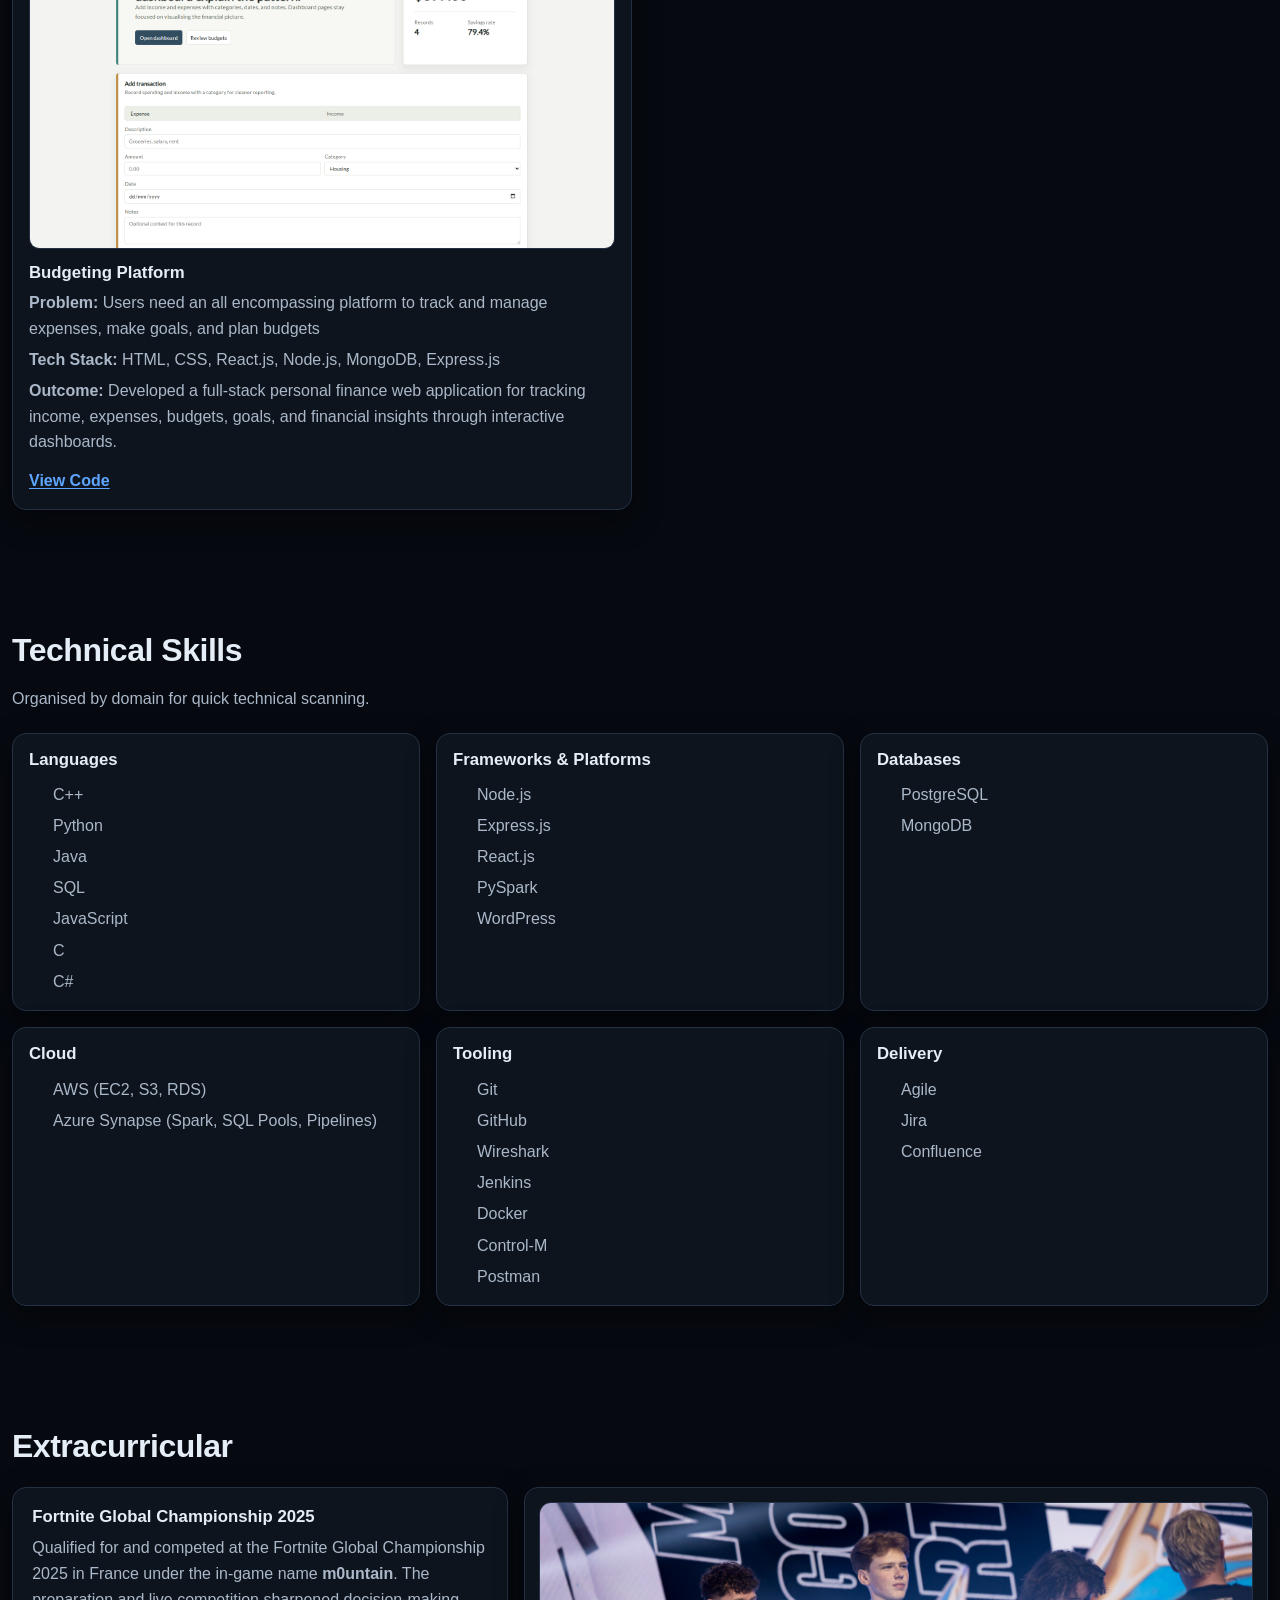
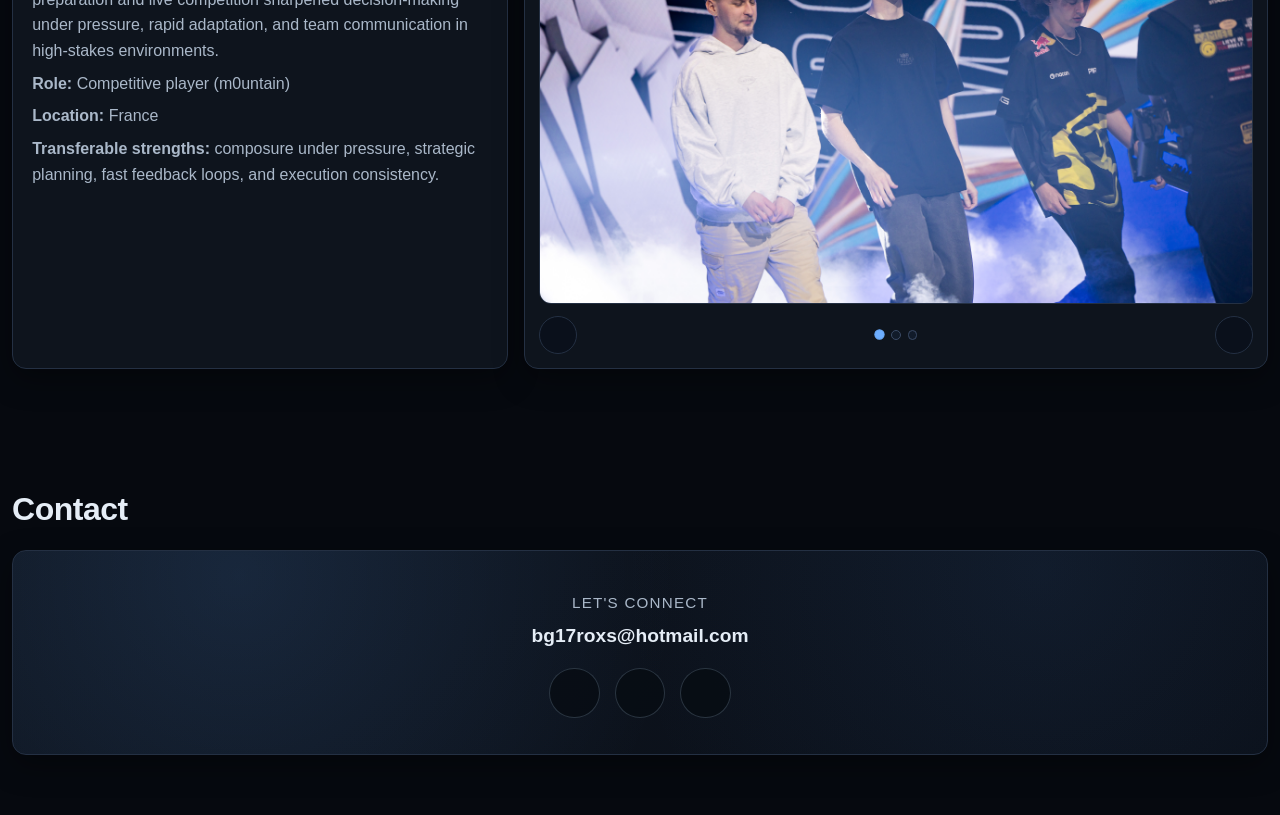
==== commit 3f7f766b: "Improved clarity of experience, skills and projects" ====
--- a/index.html
+++ b/index.html
@@ -92,28 +92,41 @@
                     <li class="timeline-entry">
                         <article class="timeline-item hover-card">
                             <p class="timeline-period">October 2025 - December 2025</p>
-                            <h3>Data and Cloud Engineering Experience</h3>
-                            <p><strong>Role:</strong> Data Engineering Intern</p>
-                            <p>Supported federal referendum ballot processing workflows with a focus on consistency and accuracy.</p>
-                            <p><strong>Impact:</strong> Helped facilitate counting of more than 3,000 ballots while maintaining transparent process controls and team coordination.</p>
-                            <p><strong>Tooling:</strong> Data operations workflows, reporting processes, team communication systems.</p>
+                            <h3>Data Engineering Intern</h3>
+                            <p><strong>Westpac Group</strong> - Sydney, NSW</p>
+                            <p><strong>Tooling:</strong> JSON, SQL, Python, Azure Synapse, Parquet, Jenkins, Control-M, Agile delivery.</p>
+                            <ul>
+                                <li>Developed 5+ metadata-based regulatory data pipelines integrating JSON, SQL, Python, and Azure Synapse.</li>
+                                <li>Supported compliance-based reporting pipelines processing daily batch datasets ranging from 500KB to 10GB+, including transformation into Parquet-based outputs.</li>
+                                <li>Performed local pipeline executions and unit tests, reducing downstream errors during system testing.</li>
+                                <li>Collaborated across Agile sprint releases, gaining exposure to CI/CD practices using Jenkins and Control-M.</li>
+                            </ul>
                         </article>
                     </li>
                     <li class="timeline-entry">
                         <article class="timeline-item hover-card">
                             <p class="timeline-period">February 2025 - May 2025</p>
                             <h3>Frontend Web Developer</h3>
-                            <p>Collaborated in an Agile delivery team to redesign a client website through the UTS Shopfront Program.</p>
-                            <p><strong>Impact:</strong> Built and integrated key pages, booking flows, and WordPress plugins to improve UX and lower bounce rate.</p>
-                            <p><strong>Tooling:</strong> HTML, CSS, JavaScript, WordPress, agile workflows.</p>
+                            <p><strong>CPRKids</strong> - Sydney, NSW</p>
+                            <p><strong>Tooling:</strong> WordPress, third-party plugins, HTML, CSS, JavaScript, Agile workflows.</p>
+                            <ul>
+                                <li>Collaborated within a multidisciplinary Agile team to redesign the CPRKids website as part of a client engagement through the UTS Shopfront Program.</li>
+                                <li>Led the redevelopment of key pages and booking flows via WordPress, integrating third-party plugins to enhance user experience and streamline customer interactions.</li>
+                                <li>Redesign contributed to a 22% increase in bookings alongside improved engagement and reduced bounce rate.</li>
+                                <li>Recognized on the CPRKids website for professionalism and broader impact to the company.</li>
+                            </ul>
                         </article>
                     </li>
                     <li class="timeline-entry">
                         <article class="timeline-item hover-card">
                             <p class="timeline-period">February 2023 - August 2024</p>
                             <h3>Mathematics Tutor</h3>
-                            <p>Provided personalized mathematics tutoring across varied student skill levels.</p>
-                            <p><strong>Impact:</strong> Improved student confidence and performance through structured lesson planning and adaptive communication.</p>
+                            <p><strong>Self-Employed</strong> - Sydney, NSW</p>
+                            <p><strong>Tooling:</strong> Mathematics Advanced, personalised lesson planning, progress tracking, adaptive communication.</p>
+                            <ul>
+                                <li>Provided personalised tutoring in Mathematics Advanced for numerous students of varying skill levels, resulting in increased overall performance in school mathematics.</li>
+                                <li>Demonstrated strong communication and problem-solving skills to overcome individual learning challenges.</li>
+                            </ul>
                         </article>
                     </li>
                 </ol>
@@ -128,7 +141,7 @@
                 <div class="project-grid">
                     <article class="project-card hover-card">
                         <figure class="project-media">
-                            <img src="images/websiteimg1.PNG" alt="Screenshot of portfolio platform project">
+                            <img src="images/websiteimg2.PNG" alt="Screenshot of portfolio platform project">
                         </figure>
                         <h3>Portfolio Platform</h3>
                         <p><strong>Problem:</strong> Needed a fast, maintainable portfolio to present technical capability without visual noise.</p>
@@ -146,6 +159,16 @@
                         <p><strong>Outcome:</strong> Delivered a desktop app with structured planning flows and modular code separation.</p>
                         <a href="https://github.com/itsBroc/Travel-Agency-Application" target="_blank" rel="noopener noreferrer">View Code</a>
                     </article>
+                    <article class="project-card hover-card">
+                        <figure class="project-media">
+                            <img src="images/BudgetingPlatform.png" alt="Screenshot of Budgeting platform project">
+                        </figure>
+                        <h3>Budgeting Platform</h3>
+                        <p><strong>Problem:</strong> Users need an all encompassing platform to track and manage expenses, make goals, and plan budgets</p>
+                        <p><strong>Tech Stack:</strong> HTML, CSS, React.js, Node.js, MongoDB, Express.js</p>
+                        <p><strong>Outcome:</strong> Developed a full-stack personal finance web application for tracking income, expenses, budgets, goals, and financial insights through interactive dashboards.</p>
+                        <a href="https://github.com/itsBroc/React-Expense-Tracker" target="_blank" rel="noopener noreferrer">View Code</a>
+                    </article>
                 </div>
             </div>
         </section>
@@ -159,46 +182,57 @@
                     <article class="skill-group hover-card">
                         <h3>Languages</h3>
                         <ul>
+                            <li><span class="iconify" data-icon="vscode-icons:file-type-cpp2" aria-hidden="true"></span>C++</li>
                             <li><span class="iconify" data-icon="logos:python" aria-hidden="true"></span>Python</li>
                             <li><span class="iconify" data-icon="devicon:java" aria-hidden="true"></span>Java</li>
+                            <li><span class="iconify" data-icon="vscode-icons:file-type-sql" aria-hidden="true"></span>SQL</li>
                             <li><span class="iconify" data-icon="logos:javascript" aria-hidden="true"></span>JavaScript</li>
-                            <li><span class="iconify" data-icon="vscode-icons:file-type-sql" aria-hidden="true"></span>SQL</li>
-                            <li><span class="iconify" data-icon="vscode-icons:file-type-cpp2" aria-hidden="true"></span>C/C++</li>
-                        </ul>
-                    </article>
-                    <article class="skill-group hover-card">
-                        <h3>Backend</h3>
-                        <ul>
-                            <li><span class="iconify" data-icon="mdi:api" aria-hidden="true"></span>REST APIs</li>
-                            <li><span class="iconify" data-icon="mdi:source-branch" aria-hidden="true"></span>MVC Architecture</li>
-                            <li><span class="iconify" data-icon="mdi:pipe" aria-hidden="true"></span>Data Pipelines</li>
-                            <li><span class="iconify" data-icon="mdi:diagram-tree" aria-hidden="true"></span>System Design Fundamentals</li>
-                        </ul>
-                    </article>
-                    <article class="skill-group hover-card">
-                        <h3>Frontend</h3>
-                        <ul>
-                            <li><span class="iconify" data-icon="vscode-icons:file-type-html" aria-hidden="true"></span>HTML5</li>
-                            <li><span class="iconify" data-icon="vscode-icons:file-type-css" aria-hidden="true"></span>CSS</li>
-                            <li><span class="iconify" data-icon="mdi:cellphone-screenshot" aria-hidden="true"></span>Responsive UI</li>
-                            <li><span class="iconify" data-icon="mdi:accessibility" aria-hidden="true"></span>Accessibility Basics</li>
+                            <li><span class="iconify" data-icon="vscode-icons:file-type-c" aria-hidden="true"></span>C</li>
+                            <li><span class="iconify" data-icon="vscode-icons:file-type-csharp2" aria-hidden="true"></span>C#</li>
+                        </ul>
+                    </article>
+                    <article class="skill-group hover-card">
+                        <h3>Frameworks & Platforms</h3>
+                        <ul>
+                            <li><span class="iconify" data-icon="logos:nodejs-icon" aria-hidden="true"></span>Node.js</li>
+                            <li><span class="iconify" data-icon="simple-icons:express" aria-hidden="true"></span>Express.js</li>
+                            <li><span class="iconify" data-icon="logos:react" aria-hidden="true"></span>React.js</li>
+                            <li><span class="iconify" data-icon="simple-icons:apachespark" aria-hidden="true"></span>PySpark</li>
+                            <li><span class="iconify" data-icon="logos:wordpress-icon" aria-hidden="true"></span>WordPress</li>
+                        </ul>
+                    </article>
+                    <article class="skill-group hover-card">
+                        <h3>Databases</h3>
+                        <ul>
+                            <li><span class="iconify" data-icon="logos:postgresql" aria-hidden="true"></span>PostgreSQL</li>
+                            <li><span class="iconify" data-icon="logos:mongodb-icon" aria-hidden="true"></span>MongoDB</li>
                         </ul>
                     </article>
                     <article class="skill-group hover-card">
                         <h3>Cloud</h3>
                         <ul>
-                            <li><span class="iconify" data-icon="mdi:cloud-outline" aria-hidden="true"></span>Cloud-Native Services</li>
-                            <li><span class="iconify" data-icon="mdi:database-outline" aria-hidden="true"></span>Storage and Compute Concepts</li>
-                            <li><span class="iconify" data-icon="mdi:rocket-launch-outline" aria-hidden="true"></span>Deployment Workflows</li>
+                            <li><span class="iconify" data-icon="logos:aws" aria-hidden="true"></span>AWS (EC2, S3, RDS)</li>
+                            <li><span class="iconify" data-icon="logos:microsoft-azure" aria-hidden="true"></span>Azure Synapse (Spark, SQL Pools, Pipelines)</li>
                         </ul>
                     </article>
                     <article class="skill-group hover-card">
                         <h3>Tooling</h3>
                         <ul>
-                            <li><span class="iconify" data-icon="logos:git-icon" aria-hidden="true"></span>Git/GitHub</li>
-                            <li><span class="iconify" data-icon="devicon:vscode" aria-hidden="true"></span>VS Code</li>
-                            <li><span class="iconify" data-icon="mdi:chart-line" aria-hidden="true"></span>Dashboarding Tools</li>
-                            <li><span class="iconify" data-icon="mdi:account-group-outline" aria-hidden="true"></span>Agile Collaboration</li>
+                            <li><span class="iconify" data-icon="logos:git-icon" aria-hidden="true"></span>Git</li>
+                            <li><span class="iconify" data-icon="mdi:github" aria-hidden="true"></span>GitHub</li>
+                            <li><span class="iconify" data-icon="simple-icons:wireshark" aria-hidden="true"></span>Wireshark</li>
+                            <li><span class="iconify" data-icon="logos:jenkins" aria-hidden="true"></span>Jenkins</li>
+                            <li><span class="iconify" data-icon="logos:docker-icon" aria-hidden="true"></span>Docker</li>
+                            <li><span class="iconify" data-icon="mdi:calendar-sync" aria-hidden="true"></span>Control-M</li>
+                            <li><span class="iconify" data-icon="simple-icons:postman" aria-hidden="true"></span>Postman</li>
+                        </ul>
+                    </article>
+                    <article class="skill-group hover-card">
+                        <h3>Delivery</h3>
+                        <ul>
+                            <li><span class="iconify" data-icon="mdi:account-group-outline" aria-hidden="true"></span>Agile</li>
+                            <li><span class="iconify" data-icon="logos:jira" aria-hidden="true"></span>Jira</li>
+                            <li><span class="iconify" data-icon="logos:confluence" aria-hidden="true"></span>Confluence</li>
                         </ul>
                     </article>
                 </div>
--- a/style.css
+++ b/style.css
@@ -640,6 +640,17 @@
   line-height: 1.72;
 }
 
+.timeline-item ul {
+  margin: 0.75rem 0 0;
+  padding-left: 1.2rem;
+  color: var(--text-muted);
+}
+
+.timeline-item li {
+  margin-top: 0.45rem;
+  line-height: 1.65;
+}
+
 .timeline-item .timeline-period {
   font-size: 0.96rem;
 }
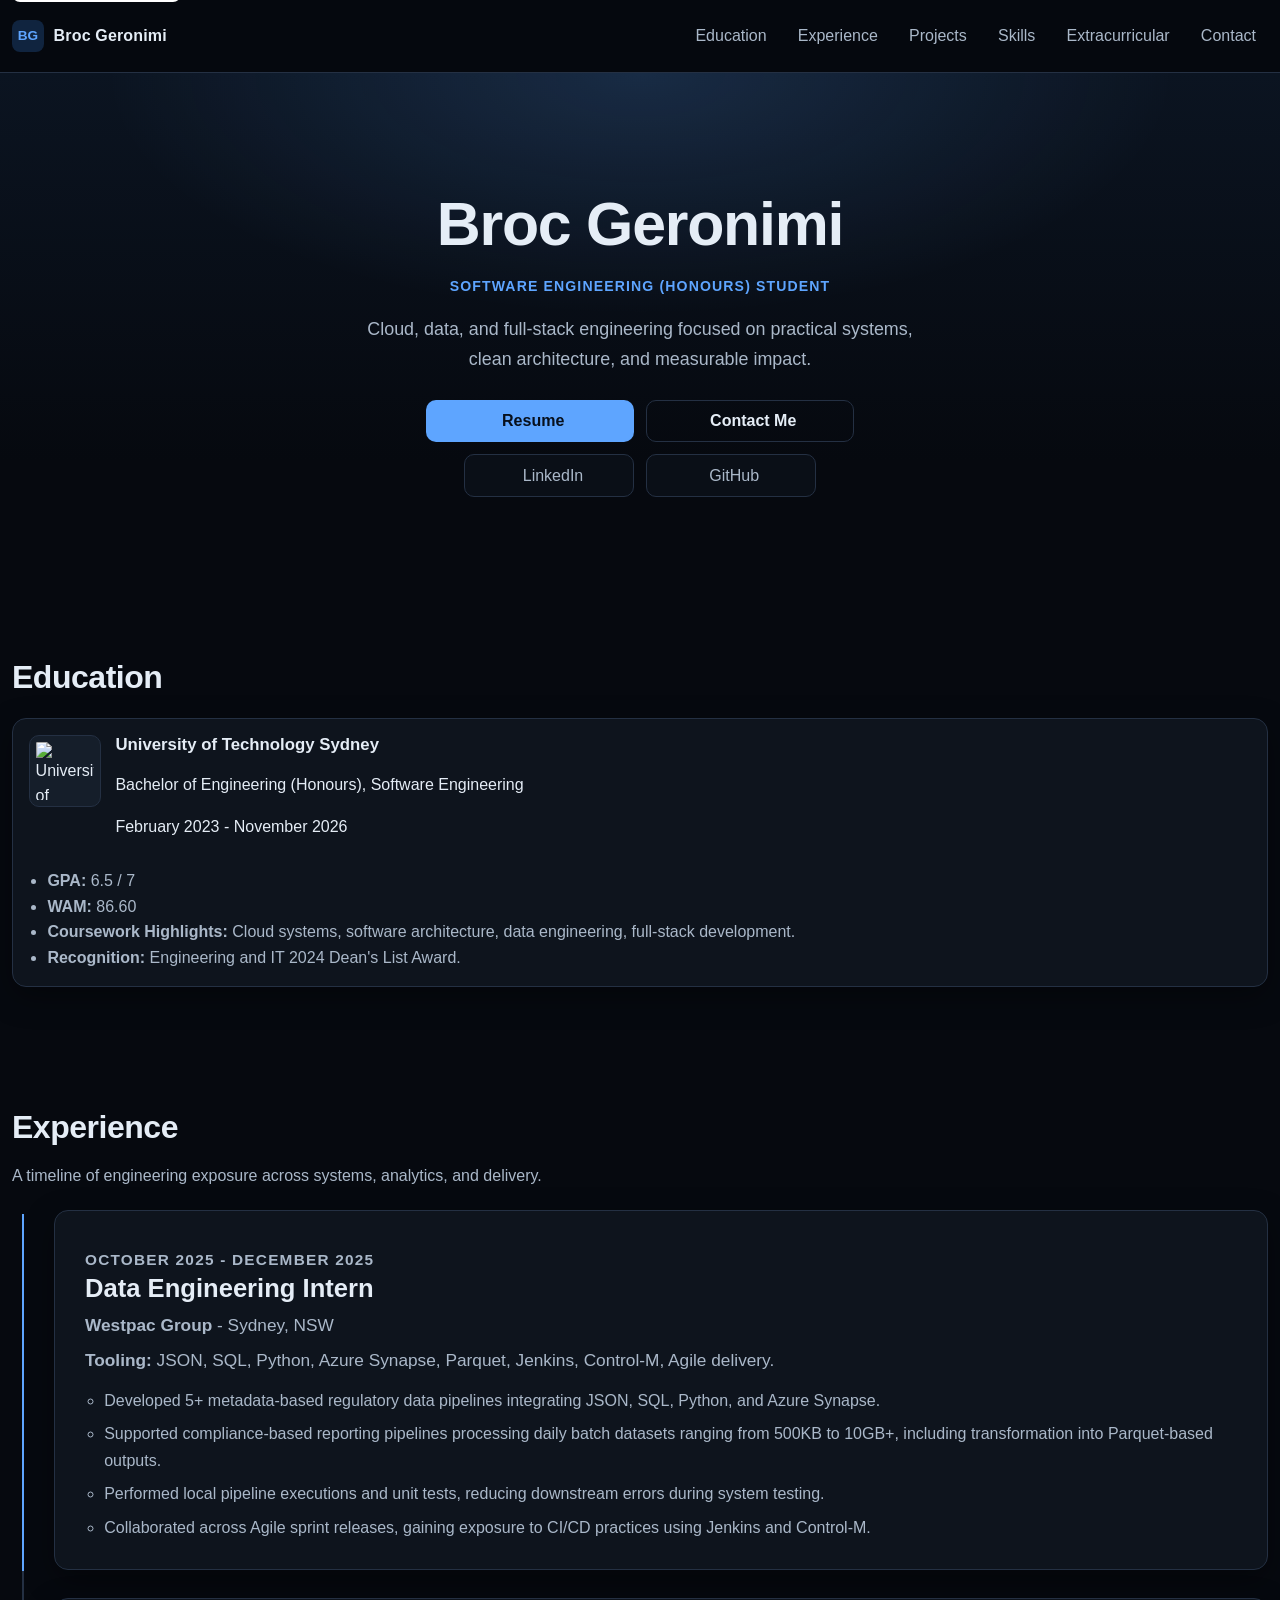
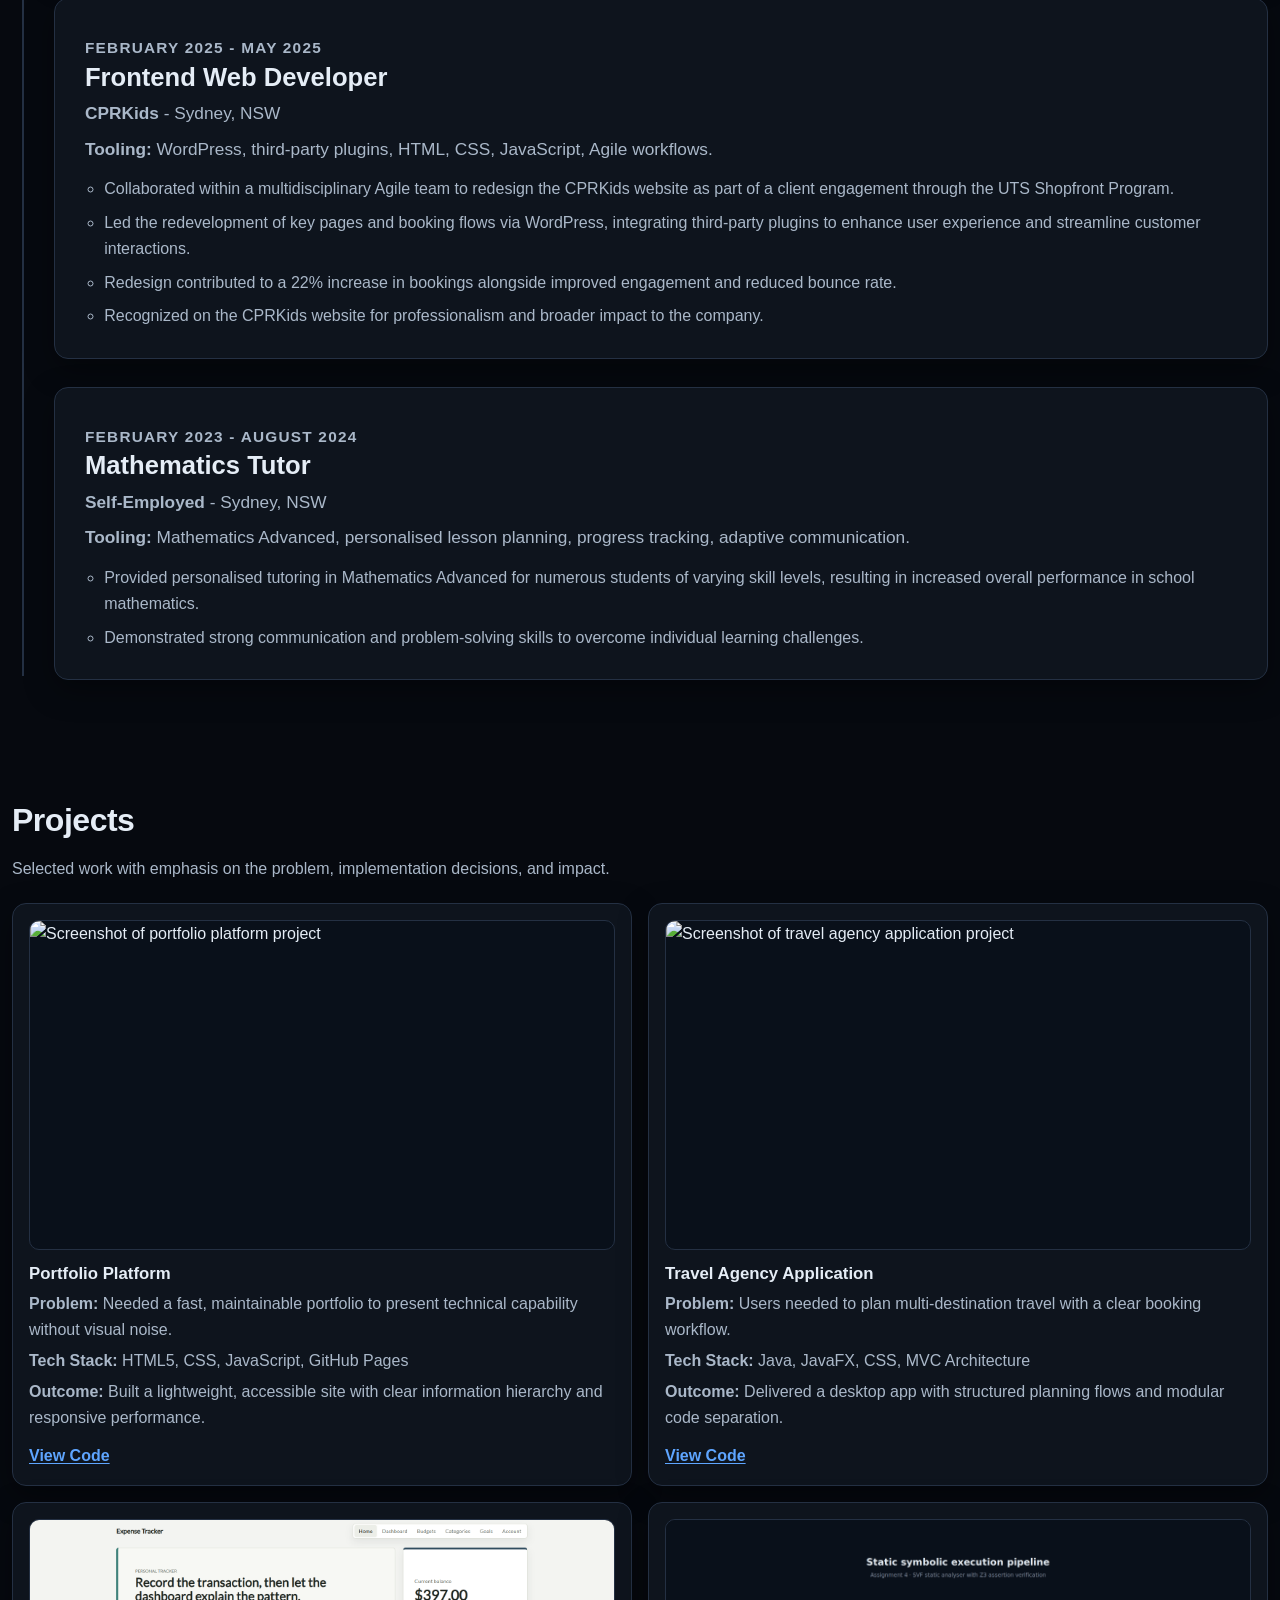
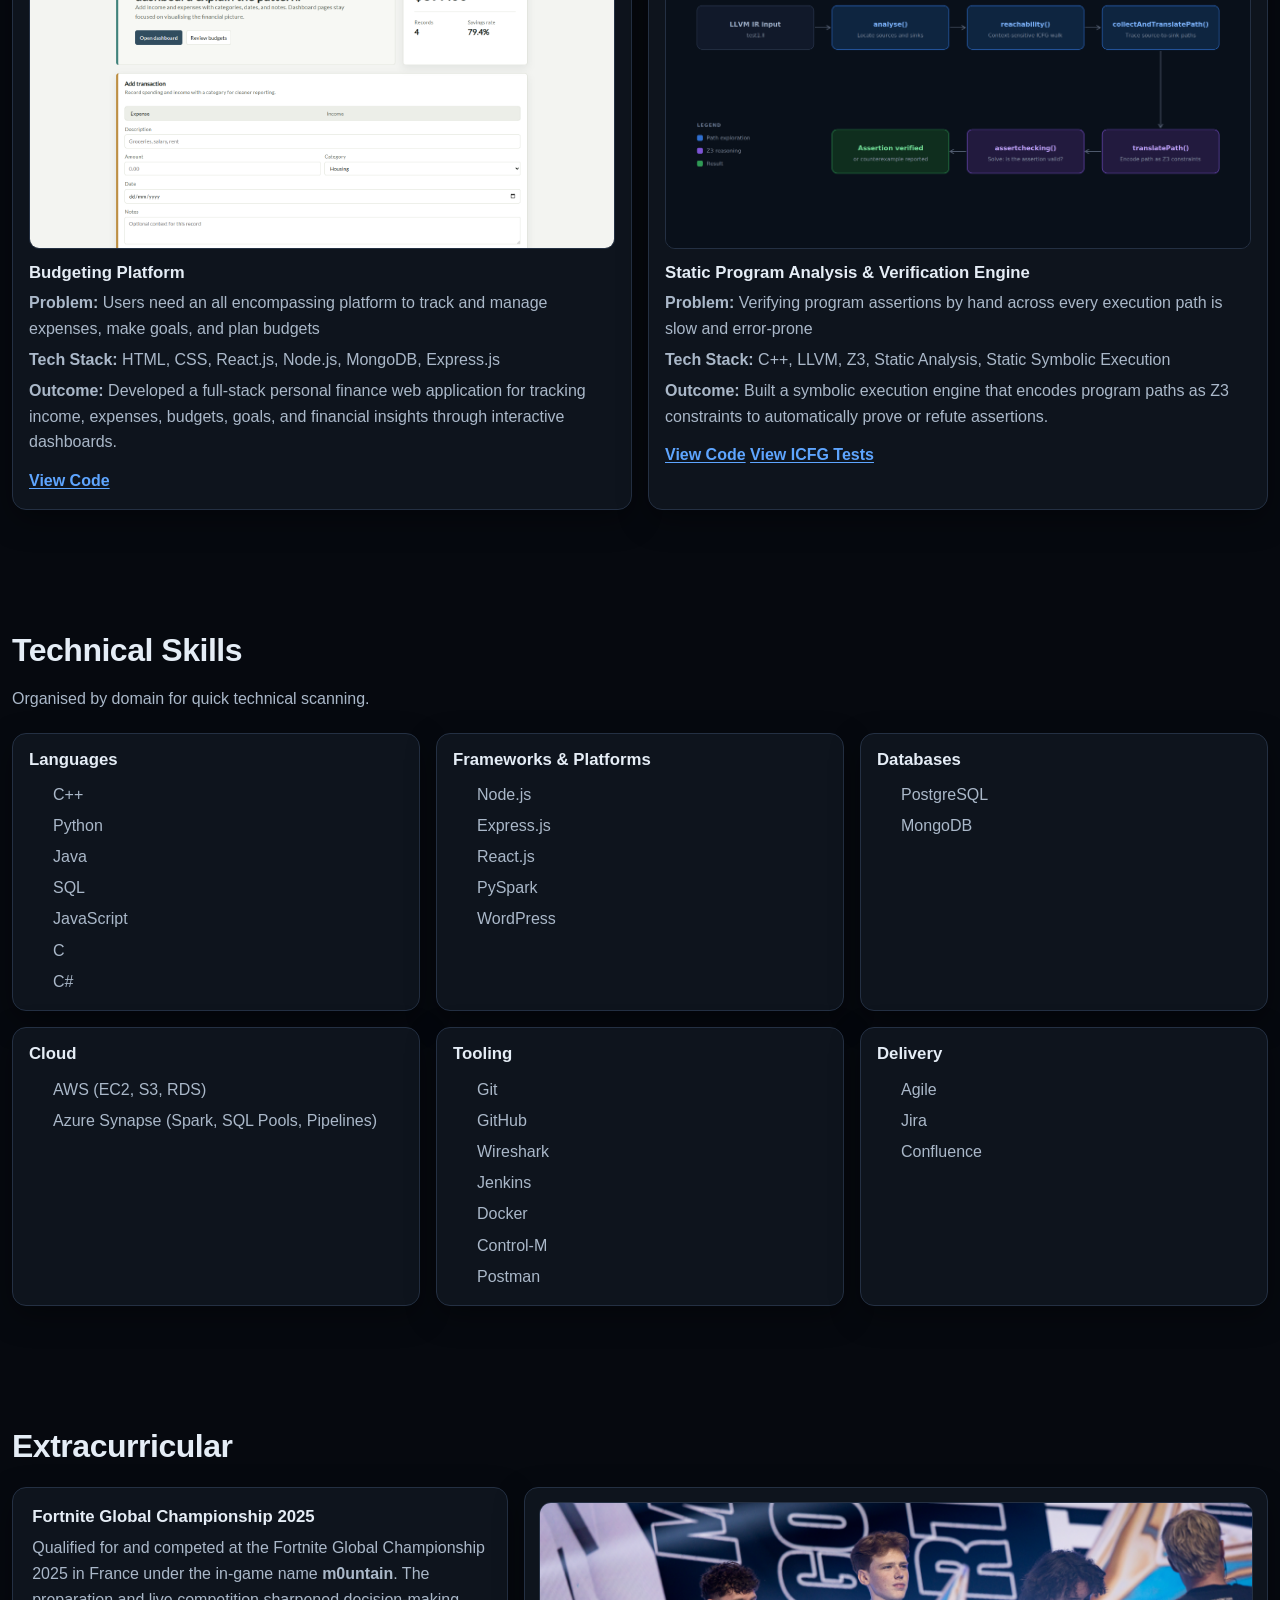
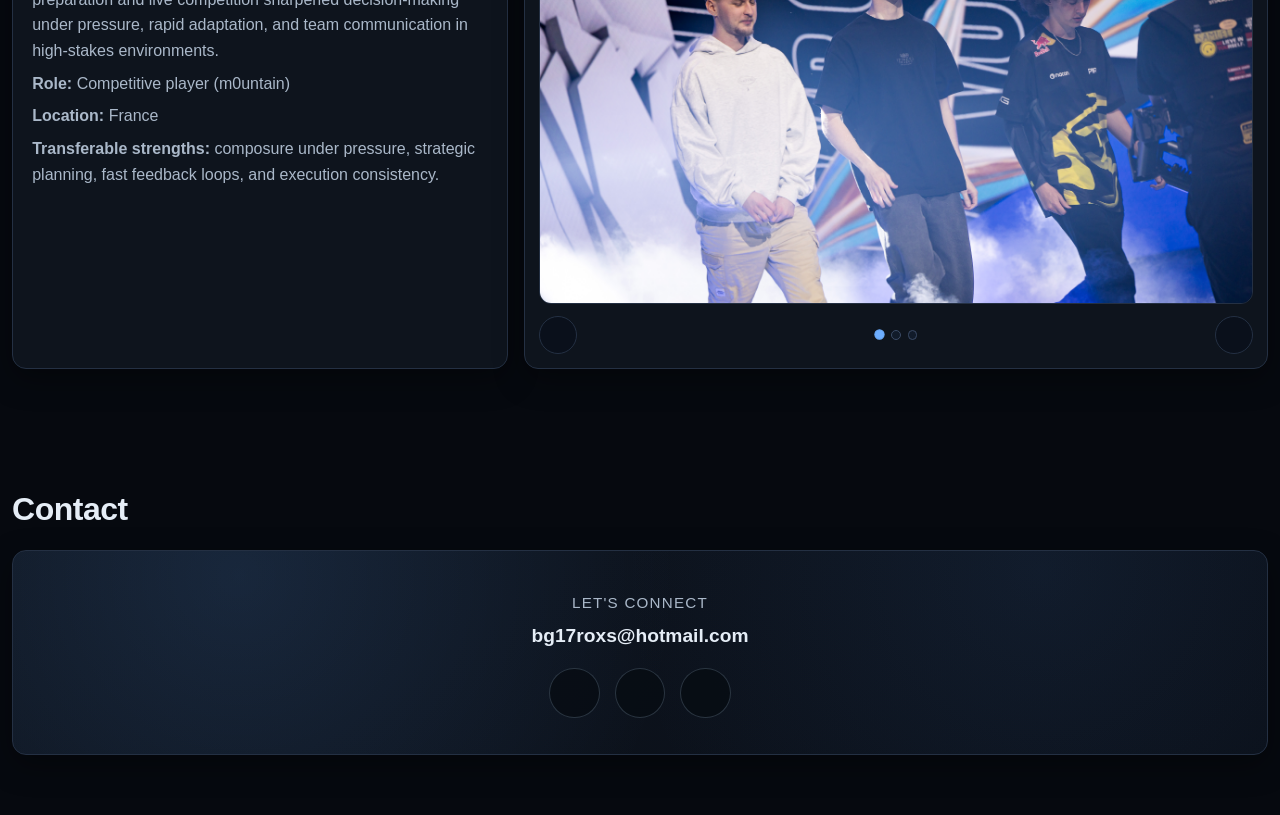
==== commit 5595f321: "Add Static Program Analysis project" ====
--- a/index.html
+++ b/index.html
@@ -169,6 +169,17 @@
                         <p><strong>Outcome:</strong> Developed a full-stack personal finance web application for tracking income, expenses, budgets, goals, and financial insights through interactive dashboards.</p>
                         <a href="https://github.com/itsBroc/React-Expense-Tracker" target="_blank" rel="noopener noreferrer">View Code</a>
                     </article>
+                    <article class="project-card hover-card">
+                        <figure class="project-media">
+                            <img src="images/sse_pipeline.png" alt="Screenshot of sse pipeline">
+                        </figure>
+                        <h3>Static Program Analysis & Verification Engine</h3>
+                        <p><strong>Problem:</strong> Verifying program assertions by hand across every execution path is slow and error-prone</p>
+                        <p><strong>Tech Stack:</strong> C++, LLVM, Z3, Static Analysis, Static Symbolic Execution</p>
+                        <p><strong>Outcome:</strong> Built a symbolic execution engine that encodes program paths as Z3 constraints to automatically prove or refute assertions.</p>
+                        <a href="https://github.com/itsBroc/React-Expense-Tracker" target="_blank" rel="noopener noreferrer">View Code</a>
+                        <a href="images/icfg_tests.png" target="_blank" rel="noopener noreferrer">View ICFG Tests</a>
+                    </article>
                 </div>
             </div>
         </section>
